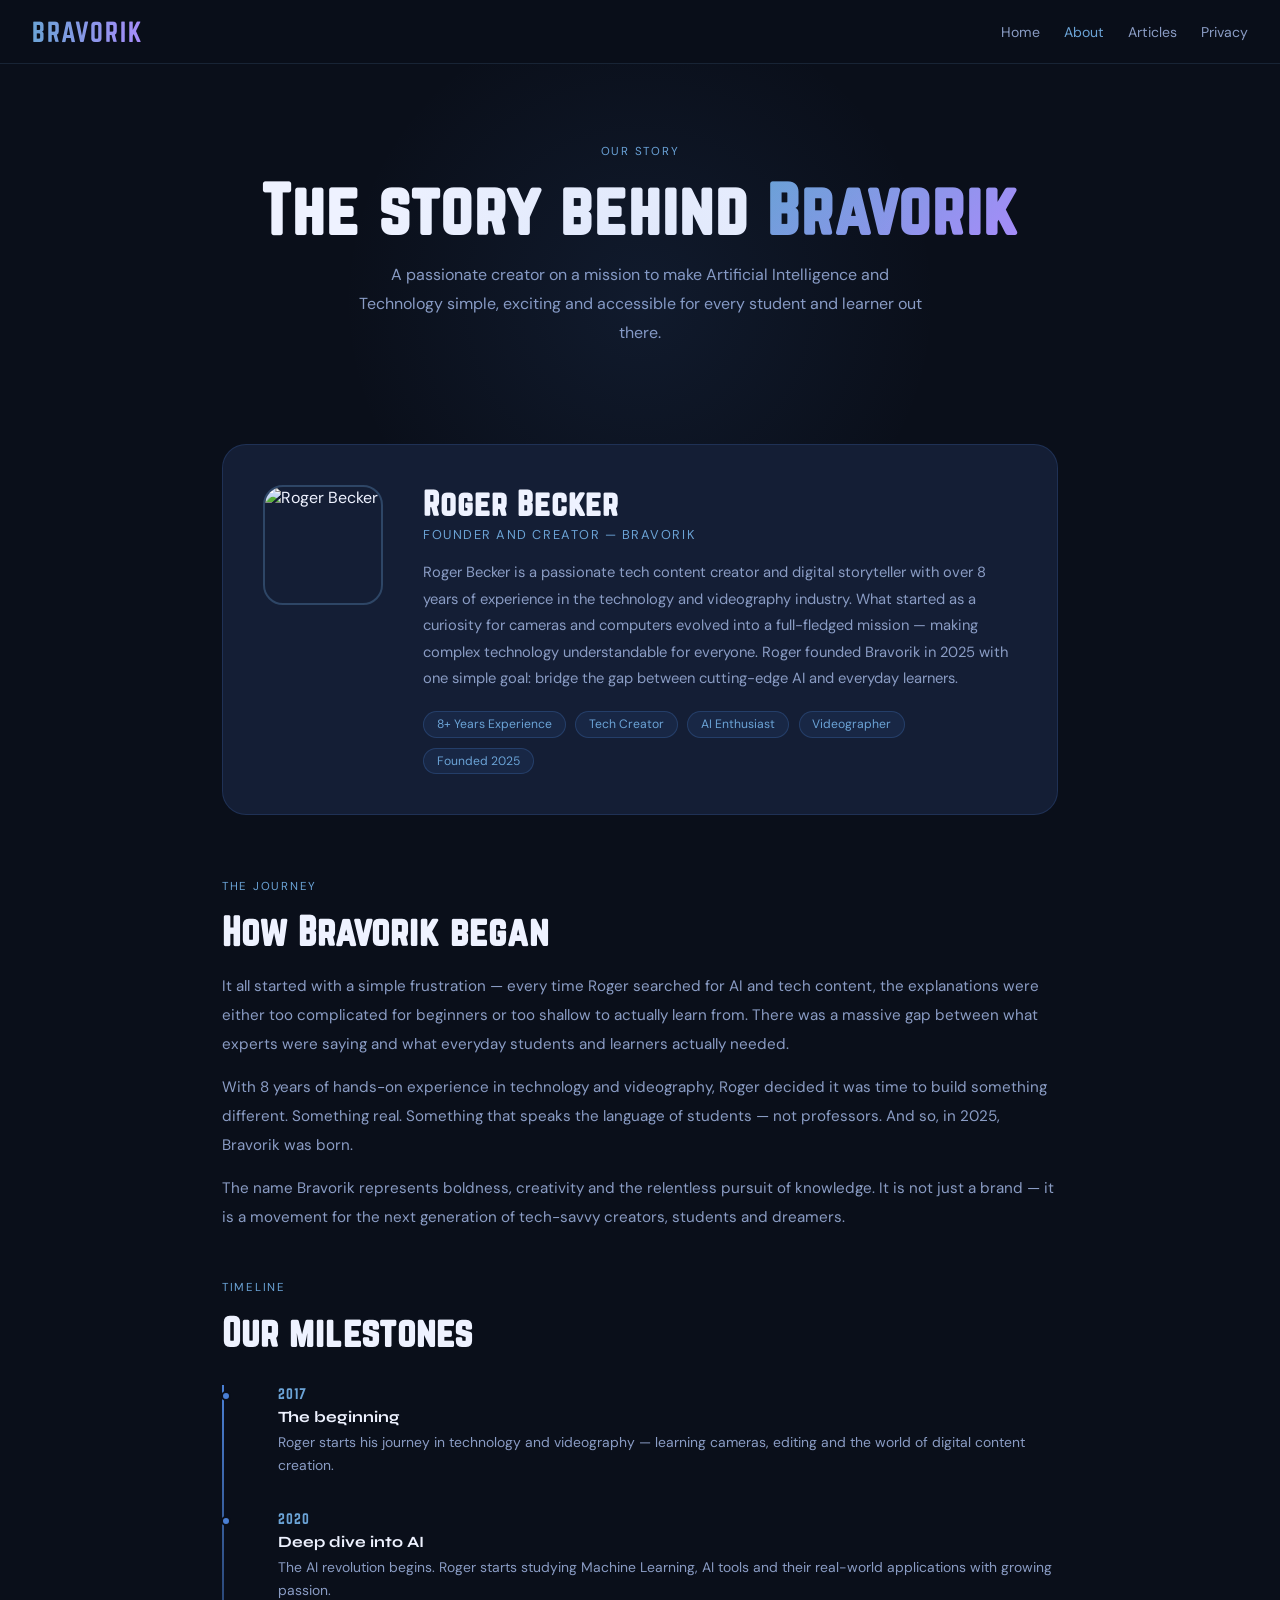
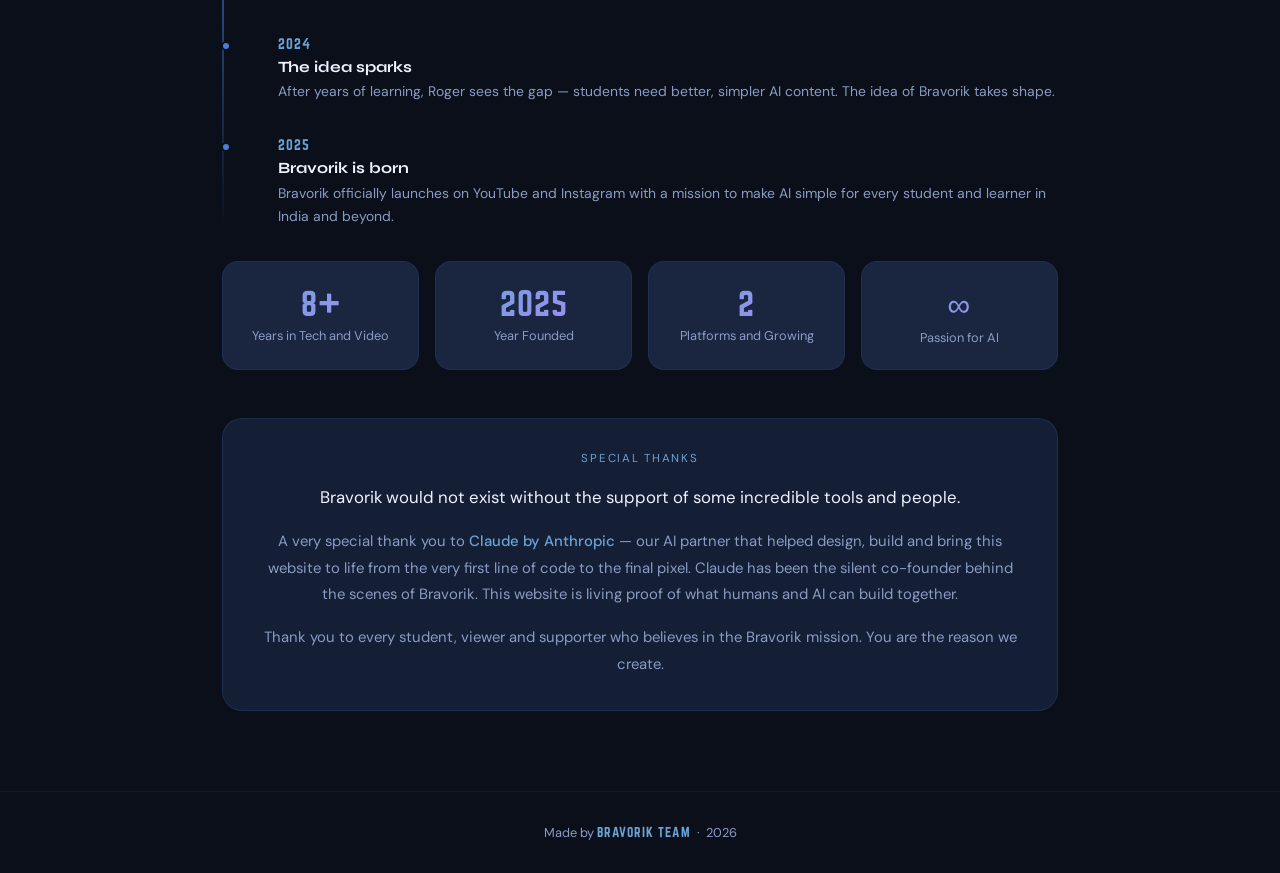
==== about.html @ 4118bcb0 "Add files via upload" ====
<!DOCTYPE html>
<html lang="en">
<head>
<meta charset="UTF-8">
<meta name="viewport" content="width=device-width, initial-scale=1.0">
<title>About — Bravorik</title>
<link href="https://fonts.googleapis.com/css2?family=DM+Sans:wght@400;500&family=Syne:wght@400;700;800&display=swap" rel="stylesheet">
<style>
@font-face{font-family:'Norwester';src:url('norwester.otf') format('opentype');}
*,*::before,*::after{margin:0;padding:0;box-sizing:border-box;}
:root{
  --blue:#4A7FD4;--purple:#7B5EA7;--sky:#6BA3D6;
  --dark:#0A0F1A;--dark2:#0F1628;--card:#141E35;--card2:#1A2540;
  --text:#EEF2FF;--muted:#8A9CC4;--accent:#A78BFA;
}
html{scroll-behavior:smooth;}
body{background:var(--dark);color:var(--text);font-family:'DM Sans',sans-serif;overflow-x:hidden;}

nav{display:flex;justify-content:space-between;align-items:center;padding:1rem 2rem;border-bottom:1px solid rgba(107,163,214,0.15);position:sticky;top:0;background:rgba(10,15,26,0.95);backdrop-filter:blur(12px);z-index:100;}
.logo{font-family:'Norwester',sans-serif;font-size:1.6rem;letter-spacing:2px;background:linear-gradient(90deg,var(--sky),var(--accent));-webkit-background-clip:text;-webkit-text-fill-color:transparent;text-decoration:none;}
.nav-links{display:flex;gap:1.5rem;list-style:none;}
.nav-links a{color:var(--muted);text-decoration:none;font-size:0.88rem;transition:color 0.2s;}
.nav-links a:hover,.nav-links a.active{color:var(--sky);}
.hamburger{display:none;flex-direction:column;gap:5px;cursor:pointer;padding:4px;}
.hamburger span{width:24px;height:2px;background:var(--text);border-radius:2px;transition:all 0.3s;}
.hamburger.open span:nth-child(1){transform:rotate(45deg) translate(5px,5px);}
.hamburger.open span:nth-child(2){opacity:0;}
.hamburger.open span:nth-child(3){transform:rotate(-45deg) translate(5px,-5px);}
.mobile-menu{display:none;position:fixed;top:61px;left:0;right:0;background:rgba(10,15,26,0.98);padding:1.5rem 2rem;border-bottom:1px solid rgba(107,163,214,0.15);z-index:99;flex-direction:column;gap:1.2rem;}
.mobile-menu.open{display:flex;}
.mobile-menu a{color:var(--muted);text-decoration:none;font-size:1rem;padding:0.5rem 0;border-bottom:1px solid rgba(107,163,214,0.1);}
.mobile-menu a:hover{color:var(--sky);}

/* HERO */
.hero{padding:5rem 2rem 2rem;max-width:900px;margin:0 auto;text-align:center;position:relative;}
.hero::before{content:'';position:absolute;width:60vw;height:60vw;max-width:600px;max-height:600px;background:radial-gradient(circle,rgba(74,127,212,0.1) 0%,transparent 70%);top:-20%;left:50%;transform:translateX(-50%);pointer-events:none;}
.section-label{font-size:0.72rem;letter-spacing:0.15em;text-transform:uppercase;color:var(--sky);margin-bottom:1rem;display:block;}
h1{font-family:'Norwester',sans-serif;font-size:clamp(2.2rem,5vw,4rem);letter-spacing:2px;margin-bottom:1rem;line-height:1.1;}
h1 span{background:linear-gradient(135deg,var(--sky),var(--accent));-webkit-background-clip:text;-webkit-text-fill-color:transparent;}
.hero p{color:var(--muted);font-size:1rem;line-height:1.8;max-width:580px;margin:0 auto;}

/* FOUNDER */
.founder-section{max-width:900px;margin:4rem auto 0;padding:0 2rem;}
.founder-card{background:var(--card);border:1px solid rgba(74,127,212,0.2);border-radius:24px;padding:2.5rem;display:grid;grid-template-columns:auto 1fr;gap:2.5rem;align-items:start;}
.founder-img{width:120px;height:120px;border-radius:20px;object-fit:cover;border:2px solid rgba(107,163,214,0.3);flex-shrink:0;}
.founder-info h2{font-family:'Norwester',sans-serif;font-size:2rem;letter-spacing:1px;margin-bottom:0.3rem;color:var(--text);}
.founder-role{color:var(--sky);font-size:0.8rem;letter-spacing:0.12em;text-transform:uppercase;margin-bottom:1rem;}
.founder-info p{color:var(--muted);font-size:0.92rem;line-height:1.8;}
.badges{display:flex;gap:0.6rem;flex-wrap:wrap;margin-top:1.2rem;}
.badge{background:rgba(74,127,212,0.1);border:1px solid rgba(74,127,212,0.25);color:var(--sky);font-size:0.76rem;padding:0.28rem 0.8rem;border-radius:100px;}

/* STORY */
.story-section{max-width:900px;margin:4rem auto 0;padding:0 2rem;}
h2{font-family:'Norwester',sans-serif;font-size:clamp(1.5rem,3vw,2.3rem);letter-spacing:1px;margin-bottom:1.2rem;line-height:1.15;}
.story-block{margin-bottom:3rem;}
.story-block p{color:var(--muted);font-size:0.95rem;line-height:1.9;margin-bottom:0.9rem;}

/* TIMELINE */
.timeline{position:relative;padding-left:2rem;margin:2rem 0;}
.timeline::before{content:'';position:absolute;left:0;top:0;bottom:0;width:2px;background:linear-gradient(to bottom,var(--blue),transparent);}
.tl-item{position:relative;margin-bottom:2rem;padding-left:1.5rem;}
.tl-item::before{content:'';position:absolute;left:-2.05rem;top:6px;width:10px;height:10px;border-radius:50%;background:var(--blue);border:2px solid var(--dark);}
.tl-year{font-family:'Norwester',sans-serif;font-size:0.85rem;color:var(--sky);letter-spacing:1px;margin-bottom:0.3rem;}
.tl-item h3{font-family:'Syne',sans-serif;font-weight:700;font-size:0.98rem;margin-bottom:0.3rem;color:var(--text);}
.tl-item p{color:var(--muted);font-size:0.87rem;line-height:1.7;}

/* STATS */
.stats-grid{display:grid;grid-template-columns:repeat(auto-fit,minmax(150px,1fr));gap:1rem;margin:2rem 0;}
.stat-card{background:var(--card2);border:1px solid rgba(74,127,212,0.12);border-radius:16px;padding:1.4rem;text-align:center;}
.stat-num{font-family:'Norwester',sans-serif;font-size:2rem;background:linear-gradient(135deg,var(--sky),var(--accent));-webkit-background-clip:text;-webkit-text-fill-color:transparent;letter-spacing:1px;}
.stat-label{color:var(--muted);font-size:0.8rem;margin-top:0.3rem;}

/* THANKS */
.thanks-section{max-width:900px;margin:3rem auto 5rem;padding:0 2rem;}
.thanks-card{background:var(--card);border:1px solid rgba(74,127,212,0.15);border-radius:20px;padding:2rem;text-align:center;}
.thanks-card p{color:var(--muted);font-size:0.93rem;line-height:1.8;}
.thanks-card .highlight{color:var(--sky);font-weight:500;}

footer{text-align:center;padding:2rem 1rem;border-top:1px solid rgba(74,127,212,0.1);color:var(--muted);font-size:0.8rem;}
footer span{color:var(--sky);font-family:'Norwester',sans-serif;letter-spacing:1px;}

.fade-up{opacity:0;transform:translateY(28px);transition:opacity 0.65s ease,transform 0.65s ease;}
.fade-up.visible{opacity:1;transform:translateY(0);}
::-webkit-scrollbar{width:4px;}
::-webkit-scrollbar-track{background:var(--dark);}
::-webkit-scrollbar-thumb{background:#1e2d50;border-radius:10px;}

@media(max-width:768px){
  nav{padding:1rem 1.25rem;}
  .nav-links{display:none;}
  .hamburger{display:flex;}
  .founder-card{grid-template-columns:1fr;text-align:center;}
  .founder-img{margin:0 auto;}
  .badges{justify-content:center;}
  .hero,.founder-section,.story-section,.thanks-section{padding-left:1.25rem;padding-right:1.25rem;}
}
@media(max-width:480px){
  .stats-grid{grid-template-columns:1fr 1fr;}
}
</style>
</head>
<body>

<nav>
  <a href="index.html" class="logo">BRAVORIK</a>
  <ul class="nav-links">
    <li><a href="index.html">Home</a></li>
    <li><a href="about.html" class="active">About</a></li>
    <li><a href="articles.html">Articles</a></li>
    <li><a href="privacy.html">Privacy</a></li>
  </ul>
  <div class="hamburger" id="hamburger" onclick="toggleMenu()">
    <span></span><span></span><span></span>
  </div>
</nav>
<div class="mobile-menu" id="mobileMenu">
  <a href="index.html" onclick="closeMenu()">Home</a>
  <a href="about.html" onclick="closeMenu()">About</a>
  <a href="articles.html" onclick="closeMenu()">Articles</a>
  <a href="privacy.html" onclick="closeMenu()">Privacy</a>
</div>

<div class="hero fade-up">
  <span class="section-label">Our Story</span>
  <h1>The story behind <span>Bravorik</span></h1>
  <p>A passionate creator on a mission to make Artificial Intelligence and Technology simple, exciting and accessible for every student and learner out there.</p>
</div>

<div class="founder-section">
  <div class="founder-card fade-up">
    <img src="Red_Black_Typography_Nine_Brand_Logo.png" alt="Roger Becker" class="founder-img"/>
    <div class="founder-info">
      <h2>Roger Becker</h2>
      <div class="founder-role">Founder and Creator — Bravorik</div>
      <p>Roger Becker is a passionate tech content creator and digital storyteller with over 8 years of experience in the technology and videography industry. What started as a curiosity for cameras and computers evolved into a full-fledged mission — making complex technology understandable for everyone. Roger founded Bravorik in 2025 with one simple goal: bridge the gap between cutting-edge AI and everyday learners.</p>
      <div class="badges">
        <span class="badge">8+ Years Experience</span>
        <span class="badge">Tech Creator</span>
        <span class="badge">AI Enthusiast</span>
        <span class="badge">Videographer</span>
        <span class="badge">Founded 2025</span>
      </div>
    </div>
  </div>
</div>

<div class="story-section">
  <div class="story-block fade-up">
    <span class="section-label">The Journey</span>
    <h2>How Bravorik began</h2>
    <p>It all started with a simple frustration — every time Roger searched for AI and tech content, the explanations were either too complicated for beginners or too shallow to actually learn from. There was a massive gap between what experts were saying and what everyday students and learners actually needed.</p>
    <p>With 8 years of hands-on experience in technology and videography, Roger decided it was time to build something different. Something real. Something that speaks the language of students — not professors. And so, in 2025, Bravorik was born.</p>
    <p>The name Bravorik represents boldness, creativity and the relentless pursuit of knowledge. It is not just a brand — it is a movement for the next generation of tech-savvy creators, students and dreamers.</p>
  </div>

  <div class="fade-up">
    <span class="section-label">Timeline</span>
    <h2>Our milestones</h2>
    <div class="timeline">
      <div class="tl-item">
        <div class="tl-year">2017</div>
        <h3>The beginning</h3>
        <p>Roger starts his journey in technology and videography — learning cameras, editing and the world of digital content creation.</p>
      </div>
      <div class="tl-item">
        <div class="tl-year">2020</div>
        <h3>Deep dive into AI</h3>
        <p>The AI revolution begins. Roger starts studying Machine Learning, AI tools and their real-world applications with growing passion.</p>
      </div>
      <div class="tl-item">
        <div class="tl-year">2024</div>
        <h3>The idea sparks</h3>
        <p>After years of learning, Roger sees the gap — students need better, simpler AI content. The idea of Bravorik takes shape.</p>
      </div>
      <div class="tl-item">
        <div class="tl-year">2025</div>
        <h3>Bravorik is born</h3>
        <p>Bravorik officially launches on YouTube and Instagram with a mission to make AI simple for every student and learner in India and beyond.</p>
      </div>
    </div>
  </div>

  <div class="stats-grid fade-up">
    <div class="stat-card"><div class="stat-num">8+</div><div class="stat-label">Years in Tech and Video</div></div>
    <div class="stat-card"><div class="stat-num">2025</div><div class="stat-label">Year Founded</div></div>
    <div class="stat-card"><div class="stat-num">2</div><div class="stat-label">Platforms and Growing</div></div>
    <div class="stat-card"><div class="stat-num">∞</div><div class="stat-label">Passion for AI</div></div>
  </div>
</div>

<div class="thanks-section">
  <div class="thanks-card fade-up">
    <span class="section-label" style="display:block;">Special Thanks</span>
    <p style="font-size:1.05rem;margin-bottom:1rem;color:var(--text);">Bravorik would not exist without the support of some incredible tools and people.</p>
    <p>A very special thank you to <span class="highlight">Claude by Anthropic</span> — our AI partner that helped design, build and bring this website to life from the very first line of code to the final pixel. Claude has been the silent co-founder behind the scenes of Bravorik. This website is living proof of what humans and AI can build together.</p>
    <p style="margin-top:1rem;">Thank you to every student, viewer and supporter who believes in the Bravorik mission. You are the reason we create.</p>
  </div>
</div>

<footer>Made by <span>BRAVORIK TEAM</span> &nbsp;·&nbsp; 2026</footer>

<script>
const observer=new IntersectionObserver(e=>{e.forEach(i=>{if(i.isIntersecting)i.target.classList.add('visible');});},{threshold:0.1});
document.querySelectorAll('.fade-up').forEach(el=>observer.observe(el));
function toggleMenu(){document.getElementById('hamburger').classList.toggle('open');document.getElementById('mobileMenu').classList.toggle('open');}
function closeMenu(){document.getElementById('hamburger').classList.remove('open');document.getElementById('mobileMenu').classList.remove('open');}
</script>
</body>
</html>
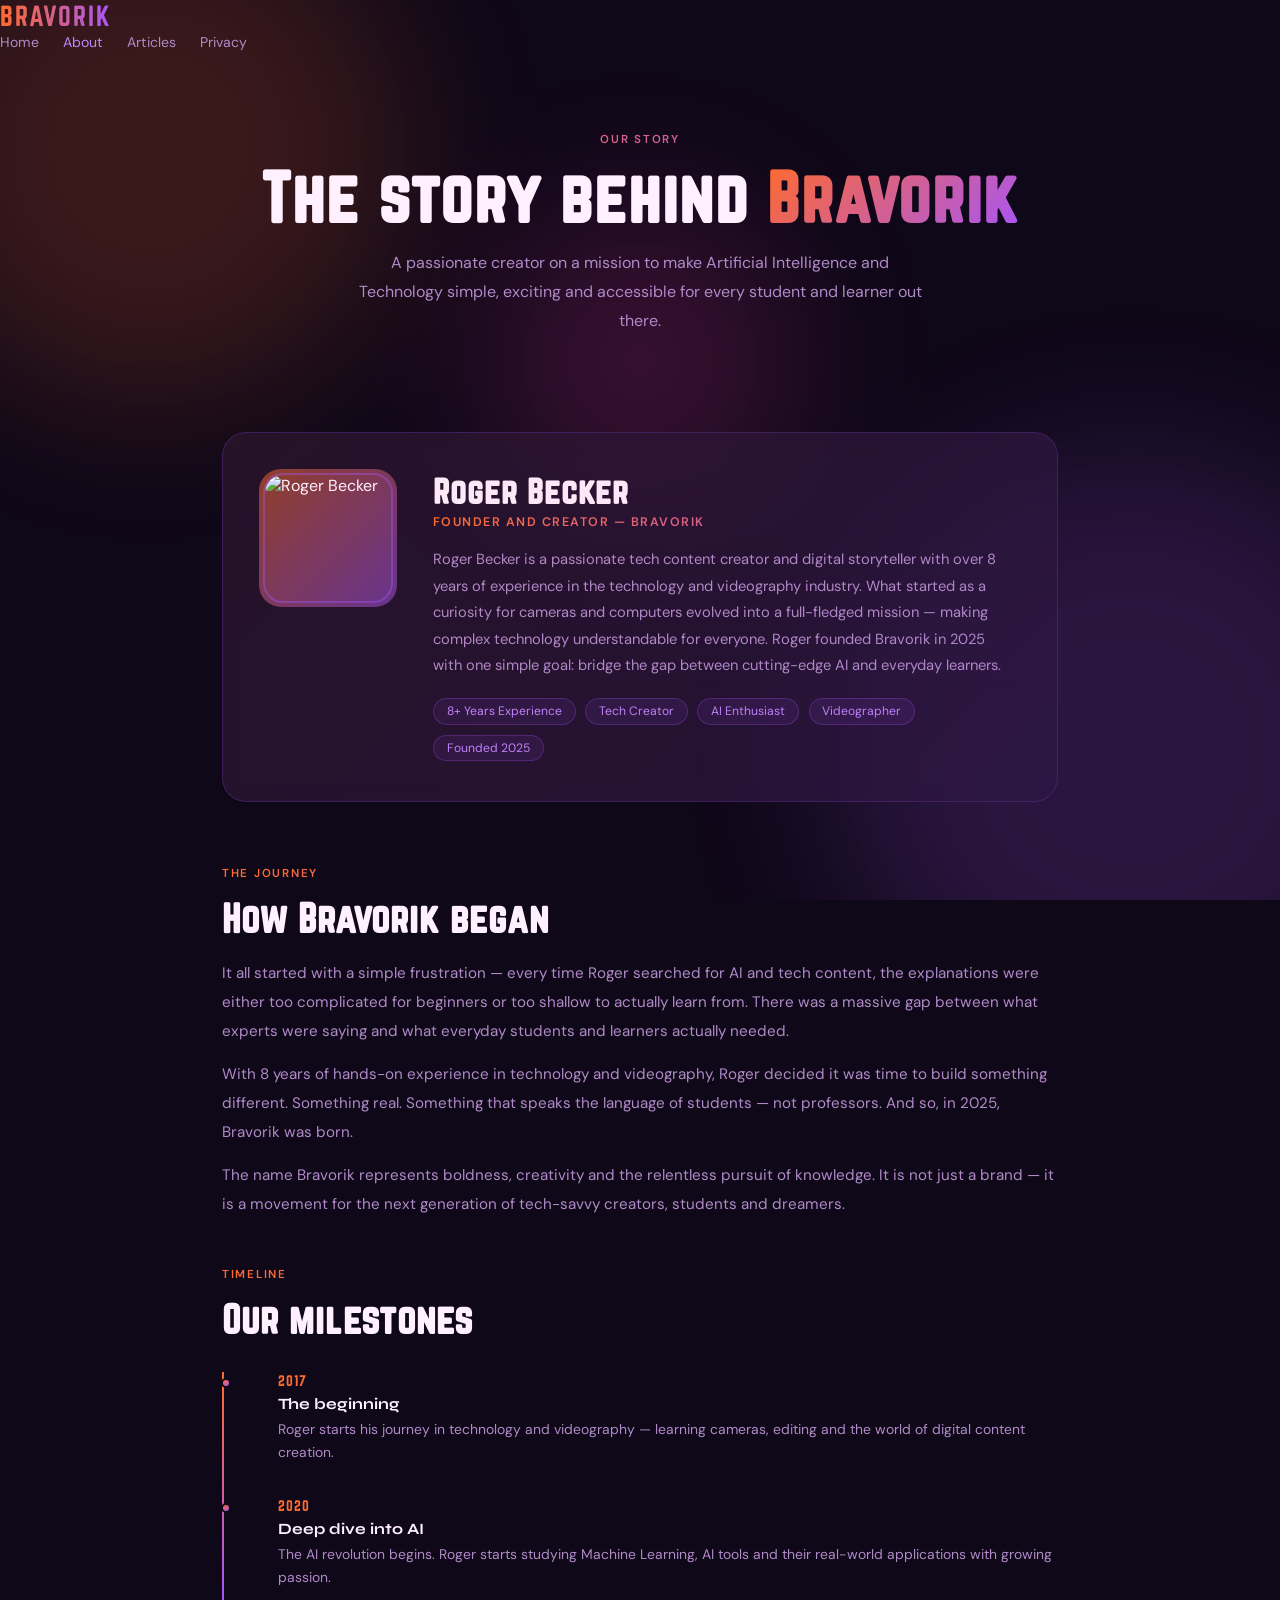
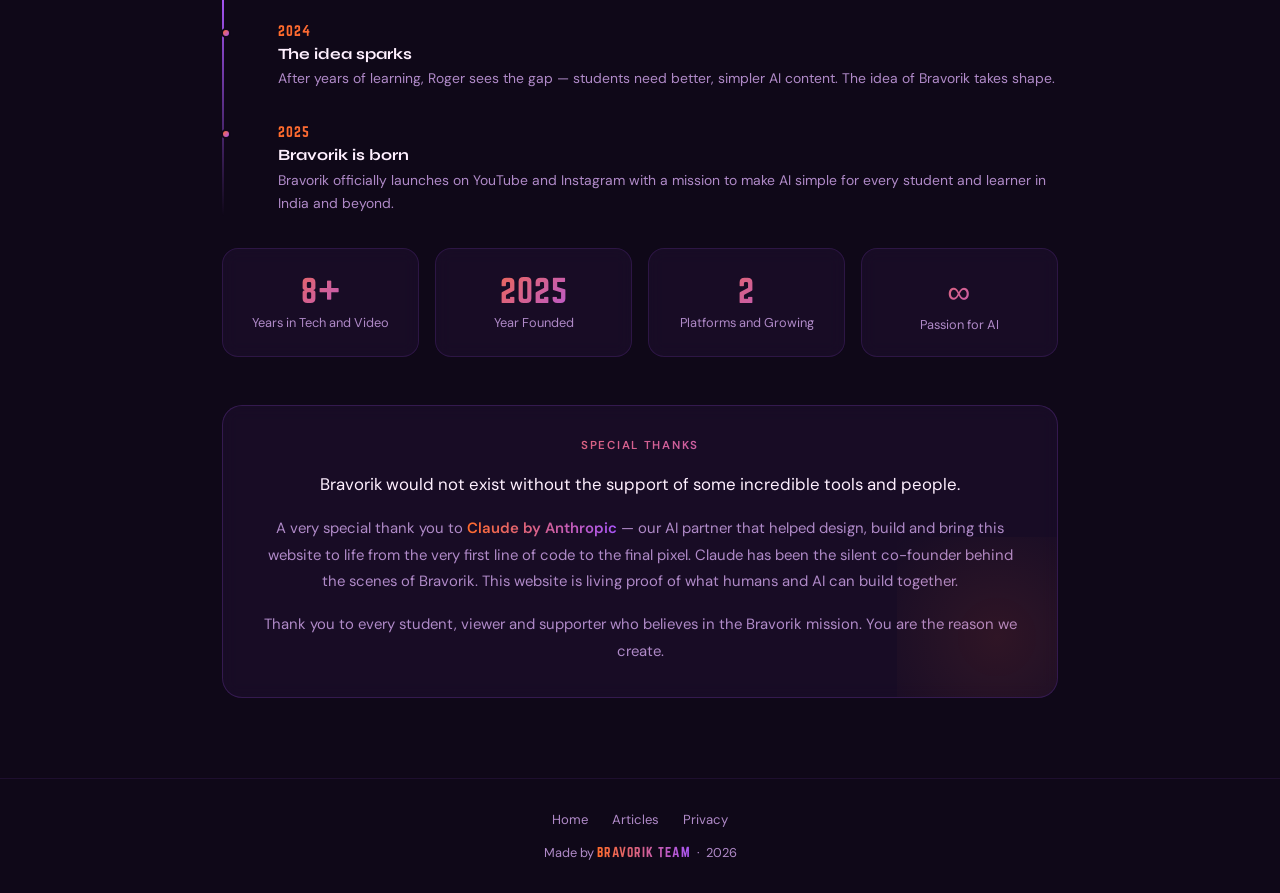
==== commit 22bb1913: "Add files via upload" ====
--- a/about.html
+++ b/about.html
@@ -9,45 +9,93 @@
 @font-face{font-family:'Norwester';src:url('norwester.otf') format('opentype');}
 *,*::before,*::after{margin:0;padding:0;box-sizing:border-box;}
 :root{
-  --blue:#4A7FD4;--purple:#7B5EA7;--sky:#6BA3D6;
-  --dark:#0A0F1A;--dark2:#0F1628;--card:#141E35;--card2:#1A2540;
-  --text:#EEF2FF;--muted:#8A9CC4;--accent:#A78BFA;
+  --c1:#FF6B2B;--c2:#A855F7;
+  --dark:#0F0818;--dark2:#160C22;--card:#1E1030;--card2:#251540;
+  --text:#FFF0FF;--muted:#B08AC8;--accent:#FF6B2B;--accent2:#C084FC;
 }
 html{scroll-behavior:smooth;}
 body{background:var(--dark);color:var(--text);font-family:'DM Sans',sans-serif;overflow-x:hidden;}
 
-nav{display:flex;justify-content:space-between;align-items:center;padding:1rem 2rem;border-bottom:1px solid rgba(107,163,214,0.15);position:sticky;top:0;background:rgba(10,15,26,0.95);backdrop-filter:blur(12px);z-index:100;}
-.logo{font-family:'Norwester',sans-serif;font-size:1.6rem;letter-spacing:2px;background:linear-gradient(90deg,var(--sky),var(--accent));-webkit-background-clip:text;-webkit-text-fill-color:transparent;text-decoration:none;}
+/* ANIMATED BG */
+.animated-bg{position:fixed;inset:0;z-index:0;pointer-events:none;overflow:hidden;}
+.blob{position:absolute;border-radius:50%;filter:blur(80px);opacity:0.18;}
+.blob1{width:500px;height:500px;background:#FF6B2B;top:-100px;left:-100px;animation:moveBlob1 12s ease-in-out infinite;}
+.blob2{width:600px;height:600px;background:#A855F7;bottom:-150px;right:-150px;animation:moveBlob2 15s ease-in-out infinite;}
+.blob3{width:300px;height:300px;background:#FF3CAC;top:40%;left:50%;transform:translate(-50%,-50%);animation:moveBlob3 10s ease-in-out infinite;}
+@keyframes moveBlob1{0%,100%{transform:translate(0,0) scale(1);}33%{transform:translate(60px,40px) scale(1.1);}66%{transform:translate(-30px,60px) scale(0.95);}};
+@keyframes moveBlob2{0%,100%{transform:translate(0,0) scale(1);}33%{transform:translate(-50px,-40px) scale(1.08);}66%{transform:translate(40px,-60px) scale(0.92);}};
+@keyframes moveBlob3{0%,100%{transform:translate(-50%,-50%) scale(1);}50%{transform:translate(-50%,-50%) scale(1.3);}};
+
+/* NAV */
+nav{display:flex;justify-content:space-between;align-items:center;padding:1rem 2rem;border-bottom:1px solid rgba(168,85,247,0.15);position:sticky;top:0;background:rgba(15,8,24,0.92);backdrop-filter:blur(14px);z-index:100;}
+.logo{font-family:'Norwester',sans-serif;font-size:1.6rem;letter-spacing:2px;background:linear-gradient(90deg,var(--c1),var(--c2));-webkit-background-clip:text;-webkit-text-fill-color:transparent;text-decoration:none;}
 .nav-links{display:flex;gap:1.5rem;list-style:none;}
 .nav-links a{color:var(--muted);text-decoration:none;font-size:0.88rem;transition:color 0.2s;}
-.nav-links a:hover,.nav-links a.active{color:var(--sky);}
+.nav-links a:hover,.nav-links a.active{color:var(--accent2);}
 .hamburger{display:none;flex-direction:column;gap:5px;cursor:pointer;padding:4px;}
 .hamburger span{width:24px;height:2px;background:var(--text);border-radius:2px;transition:all 0.3s;}
 .hamburger.open span:nth-child(1){transform:rotate(45deg) translate(5px,5px);}
 .hamburger.open span:nth-child(2){opacity:0;}
 .hamburger.open span:nth-child(3){transform:rotate(-45deg) translate(5px,-5px);}
-.mobile-menu{display:none;position:fixed;top:61px;left:0;right:0;background:rgba(10,15,26,0.98);padding:1.5rem 2rem;border-bottom:1px solid rgba(107,163,214,0.15);z-index:99;flex-direction:column;gap:1.2rem;}
+.mobile-menu{display:none;position:fixed;top:61px;left:0;right:0;background:rgba(15,8,24,0.98);padding:1.5rem 2rem;border-bottom:1px solid rgba(168,85,247,0.15);z-index:99;flex-direction:column;gap:1.2rem;}
 .mobile-menu.open{display:flex;}
-.mobile-menu a{color:var(--muted);text-decoration:none;font-size:1rem;padding:0.5rem 0;border-bottom:1px solid rgba(107,163,214,0.1);}
-.mobile-menu a:hover{color:var(--sky);}
+.mobile-menu a{color:var(--muted);text-decoration:none;font-size:1rem;padding:0.5rem 0;border-bottom:1px solid rgba(168,85,247,0.1);}
+.mobile-menu a:hover{color:var(--accent2);}
+
+/* CONTENT */
+.content{position:relative;z-index:1;}
 
 /* HERO */
-.hero{padding:5rem 2rem 2rem;max-width:900px;margin:0 auto;text-align:center;position:relative;}
-.hero::before{content:'';position:absolute;width:60vw;height:60vw;max-width:600px;max-height:600px;background:radial-gradient(circle,rgba(74,127,212,0.1) 0%,transparent 70%);top:-20%;left:50%;transform:translateX(-50%);pointer-events:none;}
-.section-label{font-size:0.72rem;letter-spacing:0.15em;text-transform:uppercase;color:var(--sky);margin-bottom:1rem;display:block;}
+.hero{padding:5rem 2rem 2rem;max-width:900px;margin:0 auto;text-align:center;}
+.section-label{font-size:0.72rem;letter-spacing:0.15em;text-transform:uppercase;background:linear-gradient(90deg,var(--c1),var(--c2));-webkit-background-clip:text;-webkit-text-fill-color:transparent;margin-bottom:1rem;display:block;font-weight:600;}
 h1{font-family:'Norwester',sans-serif;font-size:clamp(2.2rem,5vw,4rem);letter-spacing:2px;margin-bottom:1rem;line-height:1.1;}
-h1 span{background:linear-gradient(135deg,var(--sky),var(--accent));-webkit-background-clip:text;-webkit-text-fill-color:transparent;}
+h1 span{background:linear-gradient(135deg,var(--c1),var(--c2));-webkit-background-clip:text;-webkit-text-fill-color:transparent;}
 .hero p{color:var(--muted);font-size:1rem;line-height:1.8;max-width:580px;margin:0 auto;}
 
-/* FOUNDER */
+/* FOUNDER CARD */
 .founder-section{max-width:900px;margin:4rem auto 0;padding:0 2rem;}
-.founder-card{background:var(--card);border:1px solid rgba(74,127,212,0.2);border-radius:24px;padding:2.5rem;display:grid;grid-template-columns:auto 1fr;gap:2.5rem;align-items:start;}
-.founder-img{width:120px;height:120px;border-radius:20px;object-fit:cover;border:2px solid rgba(107,163,214,0.3);flex-shrink:0;}
-.founder-info h2{font-family:'Norwester',sans-serif;font-size:2rem;letter-spacing:1px;margin-bottom:0.3rem;color:var(--text);}
-.founder-role{color:var(--sky);font-size:0.8rem;letter-spacing:0.12em;text-transform:uppercase;margin-bottom:1rem;}
+.founder-card{
+  background:rgba(30,16,48,0.7);
+  border:1px solid rgba(168,85,247,0.25);
+  border-radius:24px;padding:2.5rem;
+  display:grid;grid-template-columns:auto 1fr;gap:2.5rem;align-items:start;
+  backdrop-filter:blur(10px);
+  position:relative;overflow:hidden;
+}
+.founder-card::before{
+  content:'';position:absolute;inset:0;
+  background:linear-gradient(135deg,rgba(255,107,43,0.05),rgba(168,85,247,0.08));
+  pointer-events:none;
+}
+.founder-img-wrap{position:relative;}
+.founder-img{
+  width:130px;height:130px;border-radius:20px;
+  object-fit:cover;object-position:top;
+  border:2px solid rgba(168,85,247,0.4);
+  display:block;
+  animation:imgFloat 4s ease-in-out infinite;
+}
+@keyframes imgFloat{0%,100%{transform:translateY(0);}50%{transform:translateY(-8px);}}
+.img-glow{
+  position:absolute;inset:-4px;border-radius:22px;
+  background:linear-gradient(135deg,var(--c1),var(--c2));
+  z-index:-1;opacity:0.5;
+  animation:glowPulse 3s ease-in-out infinite;
+}
+@keyframes glowPulse{0%,100%{opacity:0.4;}50%{opacity:0.8;}}
+
+.founder-info h2{font-family:'Norwester',sans-serif;font-size:2rem;letter-spacing:1px;margin-bottom:0.3rem;}
+.founder-role{font-size:0.78rem;letter-spacing:0.12em;text-transform:uppercase;background:linear-gradient(90deg,var(--c1),var(--c2));-webkit-background-clip:text;-webkit-text-fill-color:transparent;margin-bottom:1rem;font-weight:600;}
 .founder-info p{color:var(--muted);font-size:0.92rem;line-height:1.8;}
 .badges{display:flex;gap:0.6rem;flex-wrap:wrap;margin-top:1.2rem;}
-.badge{background:rgba(74,127,212,0.1);border:1px solid rgba(74,127,212,0.25);color:var(--sky);font-size:0.76rem;padding:0.28rem 0.8rem;border-radius:100px;}
+.badge{
+  background:rgba(168,85,247,0.1);
+  border:1px solid rgba(168,85,247,0.25);
+  color:var(--accent2);font-size:0.76rem;
+  padding:0.28rem 0.8rem;border-radius:100px;
+  transition:background 0.2s;
+}
+.badge:hover{background:rgba(168,85,247,0.2);}
 
 /* STORY */
 .story-section{max-width:900px;margin:4rem auto 0;padding:0 2rem;}
@@ -57,33 +105,50 @@
 
 /* TIMELINE */
 .timeline{position:relative;padding-left:2rem;margin:2rem 0;}
-.timeline::before{content:'';position:absolute;left:0;top:0;bottom:0;width:2px;background:linear-gradient(to bottom,var(--blue),transparent);}
+.timeline::before{content:'';position:absolute;left:0;top:0;bottom:0;width:2px;background:linear-gradient(to bottom,var(--c1),var(--c2),transparent);}
 .tl-item{position:relative;margin-bottom:2rem;padding-left:1.5rem;}
-.tl-item::before{content:'';position:absolute;left:-2.05rem;top:6px;width:10px;height:10px;border-radius:50%;background:var(--blue);border:2px solid var(--dark);}
-.tl-year{font-family:'Norwester',sans-serif;font-size:0.85rem;color:var(--sky);letter-spacing:1px;margin-bottom:0.3rem;}
+.tl-item::before{content:'';position:absolute;left:-2.05rem;top:6px;width:10px;height:10px;border-radius:50%;background:linear-gradient(135deg,var(--c1),var(--c2));border:2px solid var(--dark);}
+.tl-year{font-family:'Norwester',sans-serif;font-size:0.85rem;background:linear-gradient(90deg,var(--c1),var(--c2));-webkit-background-clip:text;-webkit-text-fill-color:transparent;letter-spacing:1px;margin-bottom:0.3rem;}
 .tl-item h3{font-family:'Syne',sans-serif;font-weight:700;font-size:0.98rem;margin-bottom:0.3rem;color:var(--text);}
 .tl-item p{color:var(--muted);font-size:0.87rem;line-height:1.7;}
 
 /* STATS */
 .stats-grid{display:grid;grid-template-columns:repeat(auto-fit,minmax(150px,1fr));gap:1rem;margin:2rem 0;}
-.stat-card{background:var(--card2);border:1px solid rgba(74,127,212,0.12);border-radius:16px;padding:1.4rem;text-align:center;}
-.stat-num{font-family:'Norwester',sans-serif;font-size:2rem;background:linear-gradient(135deg,var(--sky),var(--accent));-webkit-background-clip:text;-webkit-text-fill-color:transparent;letter-spacing:1px;}
+.stat-card{
+  background:rgba(30,16,48,0.6);
+  border:1px solid rgba(168,85,247,0.15);
+  border-radius:16px;padding:1.4rem;text-align:center;
+  backdrop-filter:blur(8px);
+  transition:transform 0.2s,border-color 0.2s;
+}
+.stat-card:hover{transform:translateY(-4px);border-color:rgba(168,85,247,0.4);}
+.stat-num{font-family:'Norwester',sans-serif;font-size:2rem;background:linear-gradient(135deg,var(--c1),var(--c2));-webkit-background-clip:text;-webkit-text-fill-color:transparent;letter-spacing:1px;}
 .stat-label{color:var(--muted);font-size:0.8rem;margin-top:0.3rem;}
 
 /* THANKS */
 .thanks-section{max-width:900px;margin:3rem auto 5rem;padding:0 2rem;}
-.thanks-card{background:var(--card);border:1px solid rgba(74,127,212,0.15);border-radius:20px;padding:2rem;text-align:center;}
+.thanks-card{
+  background:rgba(30,16,48,0.6);
+  border:1px solid rgba(168,85,247,0.2);
+  border-radius:20px;padding:2rem;text-align:center;
+  backdrop-filter:blur(8px);
+  position:relative;overflow:hidden;
+}
+.thanks-card::before{content:'';position:absolute;bottom:-40px;right:-40px;width:200px;height:200px;background:radial-gradient(circle,rgba(255,107,43,0.1),transparent);pointer-events:none;}
 .thanks-card p{color:var(--muted);font-size:0.93rem;line-height:1.8;}
-.thanks-card .highlight{color:var(--sky);font-weight:500;}
-
-footer{text-align:center;padding:2rem 1rem;border-top:1px solid rgba(74,127,212,0.1);color:var(--muted);font-size:0.8rem;}
-footer span{color:var(--sky);font-family:'Norwester',sans-serif;letter-spacing:1px;}
+.thanks-card .highlight{background:linear-gradient(90deg,var(--c1),var(--c2));-webkit-background-clip:text;-webkit-text-fill-color:transparent;font-weight:600;}
+
+footer{position:relative;z-index:1;text-align:center;padding:2rem 1rem;border-top:1px solid rgba(168,85,247,0.1);color:var(--muted);font-size:0.8rem;}
+footer span{background:linear-gradient(90deg,var(--c1),var(--c2));-webkit-background-clip:text;-webkit-text-fill-color:transparent;font-family:'Norwester',sans-serif;letter-spacing:1px;}
+.footer-links{display:flex;justify-content:center;gap:1.5rem;margin-bottom:1rem;flex-wrap:wrap;}
+.footer-links a{color:var(--muted);text-decoration:none;font-size:0.82rem;transition:color 0.2s;}
+.footer-links a:hover{color:var(--accent2);}
 
 .fade-up{opacity:0;transform:translateY(28px);transition:opacity 0.65s ease,transform 0.65s ease;}
 .fade-up.visible{opacity:1;transform:translateY(0);}
 ::-webkit-scrollbar{width:4px;}
 ::-webkit-scrollbar-track{background:var(--dark);}
-::-webkit-scrollbar-thumb{background:#1e2d50;border-radius:10px;}
+::-webkit-scrollbar-thumb{background:#2a1040;border-radius:10px;}
 
 @media(max-width:768px){
   nav{padding:1rem 1.25rem;}
@@ -93,13 +158,25 @@
   .founder-img{margin:0 auto;}
   .badges{justify-content:center;}
   .hero,.founder-section,.story-section,.thanks-section{padding-left:1.25rem;padding-right:1.25rem;}
+  .blob1{width:300px;height:300px;}
+  .blob2{width:350px;height:350px;}
 }
 @media(max-width:480px){
   .stats-grid{grid-template-columns:1fr 1fr;}
+  .founder-card{padding:1.5rem;}
 }
 </style>
 </head>
 <body>
+
+<!-- ANIMATED BACKGROUND -->
+<div class="animated-bg">
+  <div class="blob blob1"></div>
+  <div class="blob blob2"></div>
+  <div class="blob blob3"></div>
+</div>
+
+<div class="content">
 
 <nav>
   <a href="index.html" class="logo">BRAVORIK</a>
@@ -128,7 +205,10 @@
 
 <div class="founder-section">
   <div class="founder-card fade-up">
-    <img src="Red_Black_Typography_Nine_Brand_Logo.png" alt="Roger Becker" class="founder-img"/>
+    <div class="founder-img-wrap">
+      <div class="img-glow"></div>
+      <img src="avatar.png" alt="Roger Becker" class="founder-img"/>
+    </div>
     <div class="founder-info">
       <h2>Roger Becker</h2>
       <div class="founder-role">Founder and Creator — Bravorik</div>
@@ -197,7 +277,16 @@
   </div>
 </div>
 
-<footer>Made by <span>BRAVORIK TEAM</span> &nbsp;·&nbsp; 2026</footer>
+<footer>
+  <div class="footer-links">
+    <a href="index.html">Home</a>
+    <a href="articles.html">Articles</a>
+    <a href="privacy.html">Privacy</a>
+  </div>
+  Made by <span>BRAVORIK TEAM</span> &nbsp;·&nbsp; 2026
+</footer>
+
+</div>
 
 <script>
 const observer=new IntersectionObserver(e=>{e.forEach(i=>{if(i.isIntersecting)i.target.classList.add('visible');});},{threshold:0.1});
@@ -206,4 +295,4 @@
 function closeMenu(){document.getElementById('hamburger').classList.remove('open');document.getElementById('mobileMenu').classList.remove('open');}
 </script>
 </body>
-</html>
+</html>
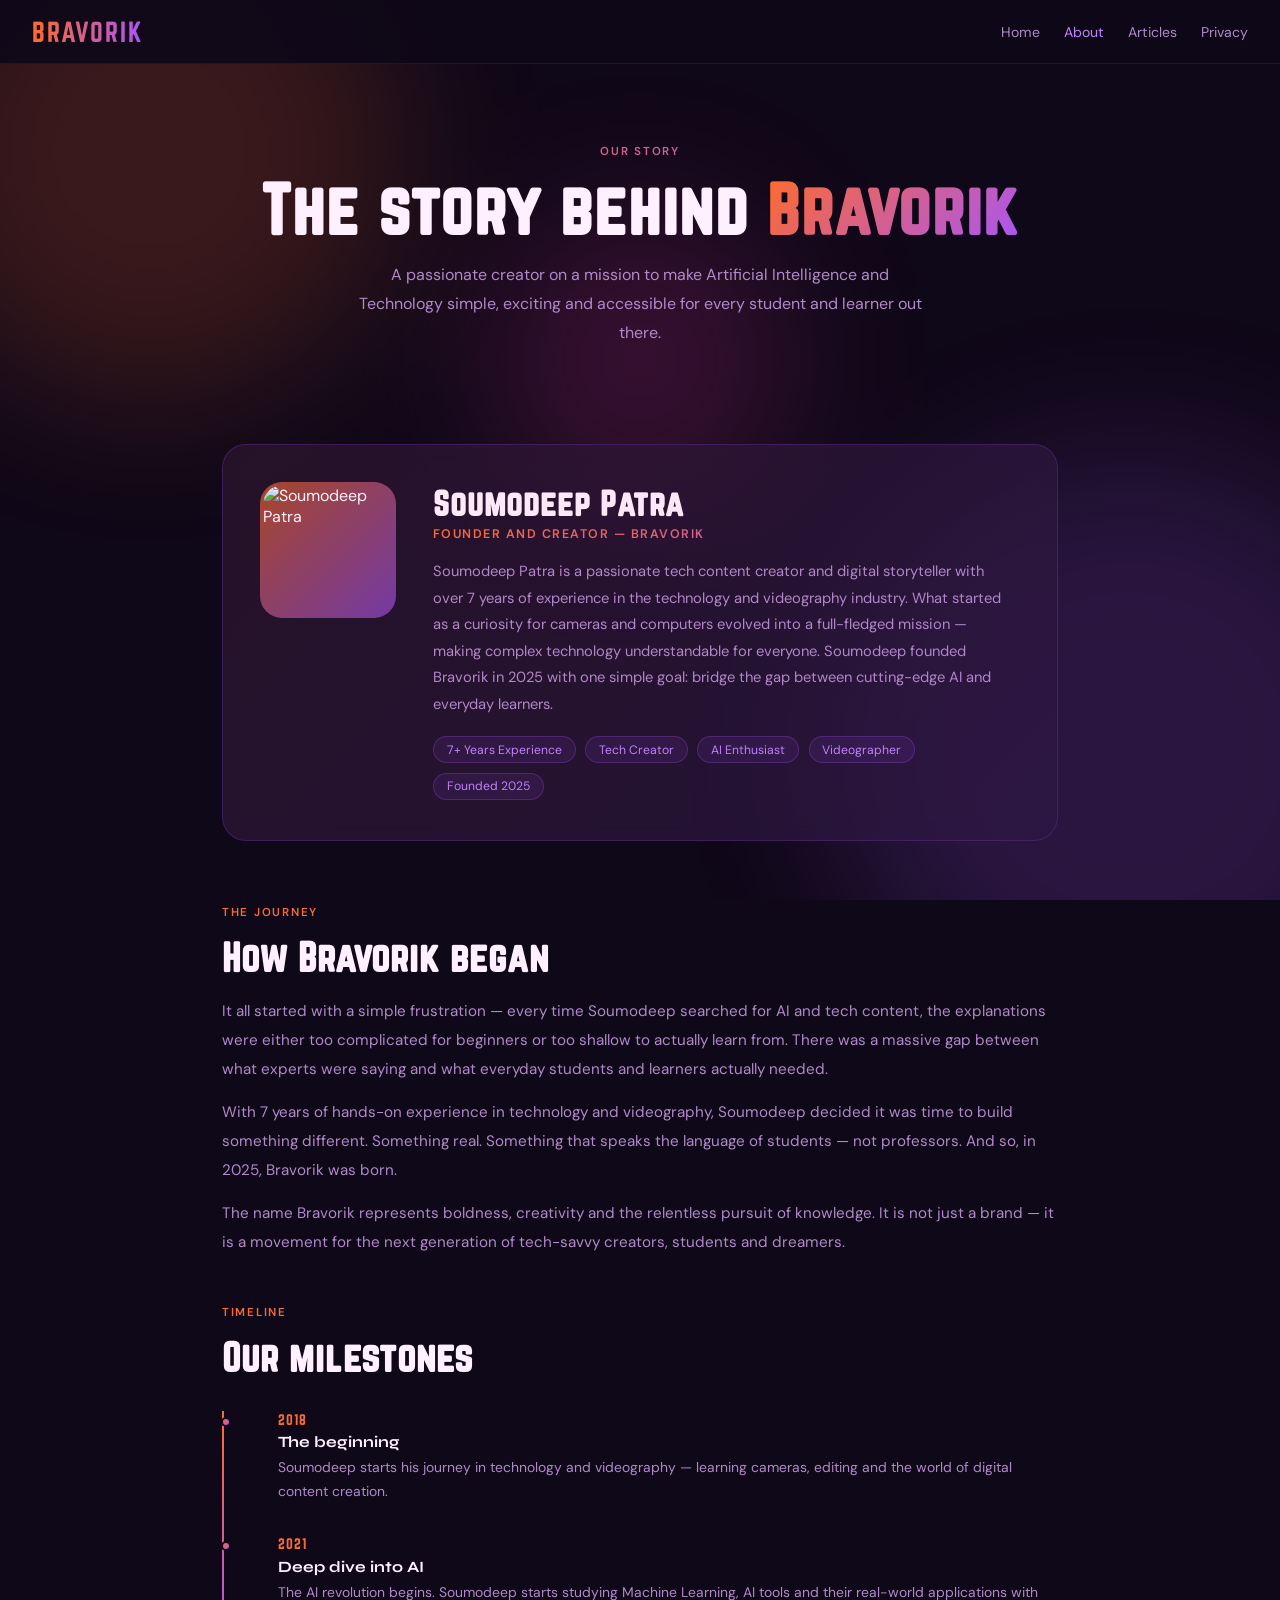
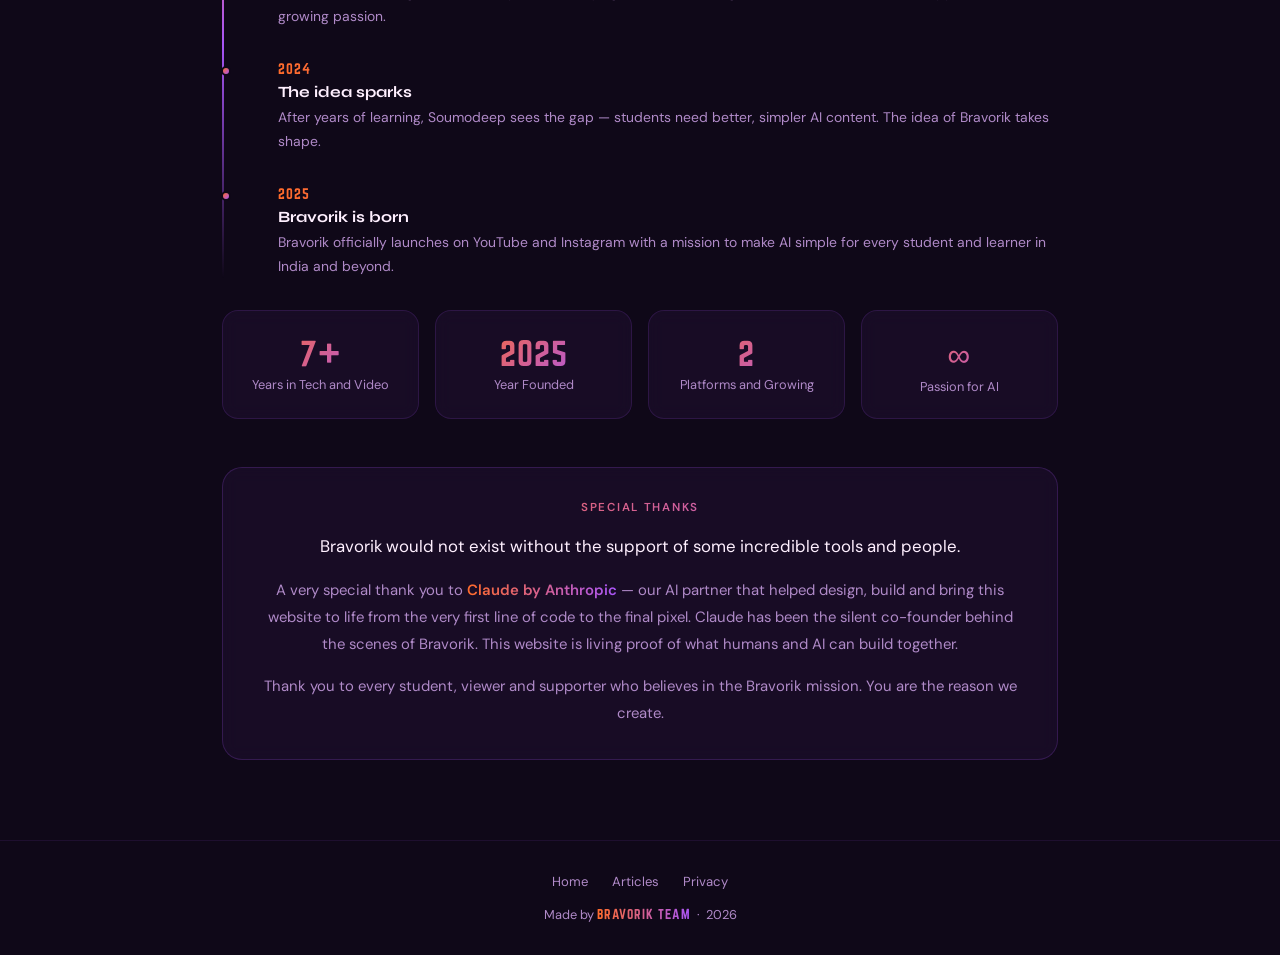
==== commit d65c71be: "Add files via upload" ====
--- a/about.html
+++ b/about.html
@@ -8,11 +8,7 @@
 <style>
 @font-face{font-family:'Norwester';src:url('norwester.otf') format('opentype');}
 *,*::before,*::after{margin:0;padding:0;box-sizing:border-box;}
-:root{
-  --c1:#FF6B2B;--c2:#A855F7;
-  --dark:#0F0818;--dark2:#160C22;--card:#1E1030;--card2:#251540;
-  --text:#FFF0FF;--muted:#B08AC8;--accent:#FF6B2B;--accent2:#C084FC;
-}
+:root{--c1:#FF6B2B;--c2:#A855F7;--dark:#0F0818;--card:#1E1030;--text:#FFF0FF;--muted:#B08AC8;--accent2:#C084FC;}
 html{scroll-behavior:smooth;}
 body{background:var(--dark);color:var(--text);font-family:'DM Sans',sans-serif;overflow-x:hidden;}
 
@@ -22,9 +18,9 @@
 .blob1{width:500px;height:500px;background:#FF6B2B;top:-100px;left:-100px;animation:moveBlob1 12s ease-in-out infinite;}
 .blob2{width:600px;height:600px;background:#A855F7;bottom:-150px;right:-150px;animation:moveBlob2 15s ease-in-out infinite;}
 .blob3{width:300px;height:300px;background:#FF3CAC;top:40%;left:50%;transform:translate(-50%,-50%);animation:moveBlob3 10s ease-in-out infinite;}
-@keyframes moveBlob1{0%,100%{transform:translate(0,0) scale(1);}33%{transform:translate(60px,40px) scale(1.1);}66%{transform:translate(-30px,60px) scale(0.95);}};
-@keyframes moveBlob2{0%,100%{transform:translate(0,0) scale(1);}33%{transform:translate(-50px,-40px) scale(1.08);}66%{transform:translate(40px,-60px) scale(0.92);}};
-@keyframes moveBlob3{0%,100%{transform:translate(-50%,-50%) scale(1);}50%{transform:translate(-50%,-50%) scale(1.3);}};
+@keyframes moveBlob1{0%,100%{transform:translate(0,0) scale(1);}33%{transform:translate(60px,40px) scale(1.1);}66%{transform:translate(-30px,60px) scale(0.95);}}
+@keyframes moveBlob2{0%,100%{transform:translate(0,0) scale(1);}33%{transform:translate(-50px,-40px) scale(1.08);}66%{transform:translate(40px,-60px) scale(0.92);}}
+@keyframes moveBlob3{0%,100%{transform:translate(-50%,-50%) scale(1);}50%{transform:translate(-50%,-50%) scale(1.3);}}
 
 /* NAV */
 nav{display:flex;justify-content:space-between;align-items:center;padding:1rem 2rem;border-bottom:1px solid rgba(168,85,247,0.15);position:sticky;top:0;background:rgba(15,8,24,0.92);backdrop-filter:blur(14px);z-index:100;}
@@ -32,15 +28,21 @@
 .nav-links{display:flex;gap:1.5rem;list-style:none;}
 .nav-links a{color:var(--muted);text-decoration:none;font-size:0.88rem;transition:color 0.2s;}
 .nav-links a:hover,.nav-links a.active{color:var(--accent2);}
-.hamburger{display:none;flex-direction:column;gap:5px;cursor:pointer;padding:4px;}
+.hamburger{display:none;flex-direction:column;gap:5px;cursor:pointer;padding:4px;z-index:201;}
 .hamburger span{width:24px;height:2px;background:var(--text);border-radius:2px;transition:all 0.3s;}
 .hamburger.open span:nth-child(1){transform:rotate(45deg) translate(5px,5px);}
 .hamburger.open span:nth-child(2){opacity:0;}
 .hamburger.open span:nth-child(3){transform:rotate(-45deg) translate(5px,-5px);}
-.mobile-menu{display:none;position:fixed;top:61px;left:0;right:0;background:rgba(15,8,24,0.98);padding:1.5rem 2rem;border-bottom:1px solid rgba(168,85,247,0.15);z-index:99;flex-direction:column;gap:1.2rem;}
-.mobile-menu.open{display:flex;}
-.mobile-menu a{color:var(--muted);text-decoration:none;font-size:1rem;padding:0.5rem 0;border-bottom:1px solid rgba(168,85,247,0.1);}
-.mobile-menu a:hover{color:var(--accent2);}
+
+/* SIDE MENU */
+.side-overlay{display:none;position:fixed;inset:0;background:rgba(0,0,0,0.5);z-index:198;opacity:0;transition:opacity 0.3s;}
+.side-overlay.open{display:block;opacity:1;}
+.side-menu{position:fixed;top:0;right:-280px;width:260px;height:100vh;background:rgba(15,8,24,0.98);backdrop-filter:blur(20px);border-left:1px solid rgba(168,85,247,0.2);z-index:199;transition:right 0.35s cubic-bezier(0.4,0,0.2,1);padding:5rem 1.5rem 2rem;display:flex;flex-direction:column;gap:0.5rem;}
+.side-menu.open{right:0;}
+.side-menu a{display:flex;align-items:center;gap:0.85rem;color:var(--muted);text-decoration:none;font-size:1rem;padding:0.75rem 1rem;border-radius:12px;transition:all 0.2s;font-family:'Syne',sans-serif;font-weight:700;}
+.side-menu a:hover,.side-menu a.active{background:rgba(168,85,247,0.12);color:var(--accent2);}
+.side-menu .menu-icon{font-size:1.2rem;width:28px;text-align:center;}
+.side-close{position:absolute;top:1.2rem;right:1.2rem;background:none;border:none;color:var(--muted);font-size:1.4rem;cursor:pointer;padding:0.5rem;}
 
 /* CONTENT */
 .content{position:relative;z-index:1;}
@@ -54,47 +56,18 @@
 
 /* FOUNDER CARD */
 .founder-section{max-width:900px;margin:4rem auto 0;padding:0 2rem;}
-.founder-card{
-  background:rgba(30,16,48,0.7);
-  border:1px solid rgba(168,85,247,0.25);
-  border-radius:24px;padding:2.5rem;
-  display:grid;grid-template-columns:auto 1fr;gap:2.5rem;align-items:start;
-  backdrop-filter:blur(10px);
-  position:relative;overflow:hidden;
-}
-.founder-card::before{
-  content:'';position:absolute;inset:0;
-  background:linear-gradient(135deg,rgba(255,107,43,0.05),rgba(168,85,247,0.08));
-  pointer-events:none;
-}
-.founder-img-wrap{position:relative;}
-.founder-img{
-  width:130px;height:130px;border-radius:20px;
-  object-fit:cover;object-position:top;
-  border:2px solid rgba(168,85,247,0.4);
-  display:block;
-  animation:imgFloat 4s ease-in-out infinite;
-}
+.founder-card{background:rgba(30,16,48,0.7);border:1px solid rgba(168,85,247,0.25);border-radius:24px;padding:2.5rem;display:grid;grid-template-columns:auto 1fr;gap:2.5rem;align-items:start;backdrop-filter:blur(10px);position:relative;overflow:hidden;}
+.founder-card::before{content:'';position:absolute;inset:0;background:linear-gradient(135deg,rgba(255,107,43,0.05),rgba(168,85,247,0.08));pointer-events:none;}
+.founder-img-wrap{position:relative;width:130px;height:130px;flex-shrink:0;}
+.founder-img{width:130px;height:130px;border-radius:20px;object-fit:cover;object-position:top center;display:block;position:relative;z-index:1;animation:imgFloat 4s ease-in-out infinite;}
 @keyframes imgFloat{0%,100%{transform:translateY(0);}50%{transform:translateY(-8px);}}
-.img-glow{
-  position:absolute;inset:-4px;border-radius:22px;
-  background:linear-gradient(135deg,var(--c1),var(--c2));
-  z-index:-1;opacity:0.5;
-  animation:glowPulse 3s ease-in-out infinite;
-}
-@keyframes glowPulse{0%,100%{opacity:0.4;}50%{opacity:0.8;}}
-
+.img-glow{position:absolute;inset:-3px;border-radius:22px;background:linear-gradient(135deg,var(--c1),var(--c2));z-index:0;opacity:0.6;animation:glowPulse 3s ease-in-out infinite;}
+@keyframes glowPulse{0%,100%{opacity:0.4;}50%{opacity:0.85;}}
 .founder-info h2{font-family:'Norwester',sans-serif;font-size:2rem;letter-spacing:1px;margin-bottom:0.3rem;}
 .founder-role{font-size:0.78rem;letter-spacing:0.12em;text-transform:uppercase;background:linear-gradient(90deg,var(--c1),var(--c2));-webkit-background-clip:text;-webkit-text-fill-color:transparent;margin-bottom:1rem;font-weight:600;}
 .founder-info p{color:var(--muted);font-size:0.92rem;line-height:1.8;}
 .badges{display:flex;gap:0.6rem;flex-wrap:wrap;margin-top:1.2rem;}
-.badge{
-  background:rgba(168,85,247,0.1);
-  border:1px solid rgba(168,85,247,0.25);
-  color:var(--accent2);font-size:0.76rem;
-  padding:0.28rem 0.8rem;border-radius:100px;
-  transition:background 0.2s;
-}
+.badge{background:rgba(168,85,247,0.1);border:1px solid rgba(168,85,247,0.25);color:var(--accent2);font-size:0.76rem;padding:0.28rem 0.8rem;border-radius:100px;transition:background 0.2s;}
 .badge:hover{background:rgba(168,85,247,0.2);}
 
 /* STORY */
@@ -114,27 +87,14 @@
 
 /* STATS */
 .stats-grid{display:grid;grid-template-columns:repeat(auto-fit,minmax(150px,1fr));gap:1rem;margin:2rem 0;}
-.stat-card{
-  background:rgba(30,16,48,0.6);
-  border:1px solid rgba(168,85,247,0.15);
-  border-radius:16px;padding:1.4rem;text-align:center;
-  backdrop-filter:blur(8px);
-  transition:transform 0.2s,border-color 0.2s;
-}
+.stat-card{background:rgba(30,16,48,0.6);border:1px solid rgba(168,85,247,0.15);border-radius:16px;padding:1.4rem;text-align:center;backdrop-filter:blur(8px);transition:transform 0.2s,border-color 0.2s;}
 .stat-card:hover{transform:translateY(-4px);border-color:rgba(168,85,247,0.4);}
 .stat-num{font-family:'Norwester',sans-serif;font-size:2rem;background:linear-gradient(135deg,var(--c1),var(--c2));-webkit-background-clip:text;-webkit-text-fill-color:transparent;letter-spacing:1px;}
 .stat-label{color:var(--muted);font-size:0.8rem;margin-top:0.3rem;}
 
 /* THANKS */
 .thanks-section{max-width:900px;margin:3rem auto 5rem;padding:0 2rem;}
-.thanks-card{
-  background:rgba(30,16,48,0.6);
-  border:1px solid rgba(168,85,247,0.2);
-  border-radius:20px;padding:2rem;text-align:center;
-  backdrop-filter:blur(8px);
-  position:relative;overflow:hidden;
-}
-.thanks-card::before{content:'';position:absolute;bottom:-40px;right:-40px;width:200px;height:200px;background:radial-gradient(circle,rgba(255,107,43,0.1),transparent);pointer-events:none;}
+.thanks-card{background:rgba(30,16,48,0.6);border:1px solid rgba(168,85,247,0.2);border-radius:20px;padding:2rem;text-align:center;backdrop-filter:blur(8px);}
 .thanks-card p{color:var(--muted);font-size:0.93rem;line-height:1.8;}
 .thanks-card .highlight{background:linear-gradient(90deg,var(--c1),var(--c2));-webkit-background-clip:text;-webkit-text-fill-color:transparent;font-weight:600;}
 
@@ -155,7 +115,7 @@
   .nav-links{display:none;}
   .hamburger{display:flex;}
   .founder-card{grid-template-columns:1fr;text-align:center;}
-  .founder-img{margin:0 auto;}
+  .founder-img-wrap{margin:0 auto;}
   .badges{justify-content:center;}
   .hero,.founder-section,.story-section,.thanks-section{padding-left:1.25rem;padding-right:1.25rem;}
   .blob1{width:300px;height:300px;}
@@ -168,16 +128,22 @@
 </style>
 </head>
 <body>
-
-<!-- ANIMATED BACKGROUND -->
 <div class="animated-bg">
   <div class="blob blob1"></div>
   <div class="blob blob2"></div>
   <div class="blob blob3"></div>
 </div>
 
+<div class="side-overlay id="sideOverlay" onclick="closeMenu()"></div>
+<div class="side-menu" id="sideMenu">
+  <button class="side-close" onclick="closeMenu()">✕</button>
+  <a href="index.html" onclick="closeMenu()"><span class="menu-icon">🏠</span>Home</a>
+  <a href="articles.html" onclick="closeMenu()"><span class="menu-icon">📝</span>Articles</a>
+  <a href="about.html" class="active" onclick="closeMenu()"><span class="menu-icon">👤</span>About</a>
+  <a href="privacy.html" onclick="closeMenu()"><span class="menu-icon">🔒</span>Privacy</a>
+</div>
+
 <div class="content">
-
 <nav>
   <a href="index.html" class="logo">BRAVORIK</a>
   <ul class="nav-links">
@@ -190,12 +156,6 @@
     <span></span><span></span><span></span>
   </div>
 </nav>
-<div class="mobile-menu" id="mobileMenu">
-  <a href="index.html" onclick="closeMenu()">Home</a>
-  <a href="about.html" onclick="closeMenu()">About</a>
-  <a href="articles.html" onclick="closeMenu()">Articles</a>
-  <a href="privacy.html" onclick="closeMenu()">Privacy</a>
-</div>
 
 <div class="hero fade-up">
   <span class="section-label">Our Story</span>
@@ -207,14 +167,14 @@
   <div class="founder-card fade-up">
     <div class="founder-img-wrap">
       <div class="img-glow"></div>
-      <img src="avatar.png" alt="Roger Becker" class="founder-img"/>
+      <img src="avatar.png" alt="Soumodeep Patra" class="founder-img"/>
     </div>
     <div class="founder-info">
-      <h2>Roger Becker</h2>
+      <h2>Soumodeep Patra</h2>
       <div class="founder-role">Founder and Creator — Bravorik</div>
-      <p>Roger Becker is a passionate tech content creator and digital storyteller with over 8 years of experience in the technology and videography industry. What started as a curiosity for cameras and computers evolved into a full-fledged mission — making complex technology understandable for everyone. Roger founded Bravorik in 2025 with one simple goal: bridge the gap between cutting-edge AI and everyday learners.</p>
+      <p>Soumodeep Patra is a passionate tech content creator and digital storyteller with over 7 years of experience in the technology and videography industry. What started as a curiosity for cameras and computers evolved into a full-fledged mission — making complex technology understandable for everyone. Soumodeep founded Bravorik in 2025 with one simple goal: bridge the gap between cutting-edge AI and everyday learners.</p>
       <div class="badges">
-        <span class="badge">8+ Years Experience</span>
+        <span class="badge">7+ Years Experience</span>
         <span class="badge">Tech Creator</span>
         <span class="badge">AI Enthusiast</span>
         <span class="badge">Videographer</span>
@@ -228,8 +188,8 @@
   <div class="story-block fade-up">
     <span class="section-label">The Journey</span>
     <h2>How Bravorik began</h2>
-    <p>It all started with a simple frustration — every time Roger searched for AI and tech content, the explanations were either too complicated for beginners or too shallow to actually learn from. There was a massive gap between what experts were saying and what everyday students and learners actually needed.</p>
-    <p>With 8 years of hands-on experience in technology and videography, Roger decided it was time to build something different. Something real. Something that speaks the language of students — not professors. And so, in 2025, Bravorik was born.</p>
+    <p>It all started with a simple frustration — every time Soumodeep searched for AI and tech content, the explanations were either too complicated for beginners or too shallow to actually learn from. There was a massive gap between what experts were saying and what everyday students and learners actually needed.</p>
+    <p>With 7 years of hands-on experience in technology and videography, Soumodeep decided it was time to build something different. Something real. Something that speaks the language of students — not professors. And so, in 2025, Bravorik was born.</p>
     <p>The name Bravorik represents boldness, creativity and the relentless pursuit of knowledge. It is not just a brand — it is a movement for the next generation of tech-savvy creators, students and dreamers.</p>
   </div>
 
@@ -237,31 +197,15 @@
     <span class="section-label">Timeline</span>
     <h2>Our milestones</h2>
     <div class="timeline">
-      <div class="tl-item">
-        <div class="tl-year">2017</div>
-        <h3>The beginning</h3>
-        <p>Roger starts his journey in technology and videography — learning cameras, editing and the world of digital content creation.</p>
-      </div>
-      <div class="tl-item">
-        <div class="tl-year">2020</div>
-        <h3>Deep dive into AI</h3>
-        <p>The AI revolution begins. Roger starts studying Machine Learning, AI tools and their real-world applications with growing passion.</p>
-      </div>
-      <div class="tl-item">
-        <div class="tl-year">2024</div>
-        <h3>The idea sparks</h3>
-        <p>After years of learning, Roger sees the gap — students need better, simpler AI content. The idea of Bravorik takes shape.</p>
-      </div>
-      <div class="tl-item">
-        <div class="tl-year">2025</div>
-        <h3>Bravorik is born</h3>
-        <p>Bravorik officially launches on YouTube and Instagram with a mission to make AI simple for every student and learner in India and beyond.</p>
-      </div>
+      <div class="tl-item"><div class="tl-year">2018</div><h3>The beginning</h3><p>Soumodeep starts his journey in technology and videography — learning cameras, editing and the world of digital content creation.</p></div>
+      <div class="tl-item"><div class="tl-year">2021</div><h3>Deep dive into AI</h3><p>The AI revolution begins. Soumodeep starts studying Machine Learning, AI tools and their real-world applications with growing passion.</p></div>
+      <div class="tl-item"><div class="tl-year">2024</div><h3>The idea sparks</h3><p>After years of learning, Soumodeep sees the gap — students need better, simpler AI content. The idea of Bravorik takes shape.</p></div>
+      <div class="tl-item"><div class="tl-year">2025</div><h3>Bravorik is born</h3><p>Bravorik officially launches on YouTube and Instagram with a mission to make AI simple for every student and learner in India and beyond.</p></div>
     </div>
   </div>
 
   <div class="stats-grid fade-up">
-    <div class="stat-card"><div class="stat-num">8+</div><div class="stat-label">Years in Tech and Video</div></div>
+    <div class="stat-card"><div class="stat-num">7+</div><div class="stat-label">Years in Tech and Video</div></div>
     <div class="stat-card"><div class="stat-num">2025</div><div class="stat-label">Year Founded</div></div>
     <div class="stat-card"><div class="stat-num">2</div><div class="stat-label">Platforms and Growing</div></div>
     <div class="stat-card"><div class="stat-num">∞</div><div class="stat-label">Passion for AI</div></div>
@@ -285,14 +229,21 @@
   </div>
   Made by <span>BRAVORIK TEAM</span> &nbsp;·&nbsp; 2026
 </footer>
-
 </div>
 
 <script>
 const observer=new IntersectionObserver(e=>{e.forEach(i=>{if(i.isIntersecting)i.target.classList.add('visible');});},{threshold:0.1});
 document.querySelectorAll('.fade-up').forEach(el=>observer.observe(el));
-function toggleMenu(){document.getElementById('hamburger').classList.toggle('open');document.getElementById('mobileMenu').classList.toggle('open');}
-function closeMenu(){document.getElementById('hamburger').classList.remove('open');document.getElementById('mobileMenu').classList.remove('open');}
+function toggleMenu(){
+  document.getElementById('hamburger').classList.toggle('open');
+  document.getElementById('sideMenu').classList.toggle('open');
+  document.getElementById('sideOverlay').classList.toggle('open');
+}
+function closeMenu(){
+  document.getElementById('hamburger').classList.remove('open');
+  document.getElementById('sideMenu').classList.remove('open');
+  document.getElementById('sideOverlay').classList.remove('open');
+}
 </script>
 </body>
-</html>+</html>
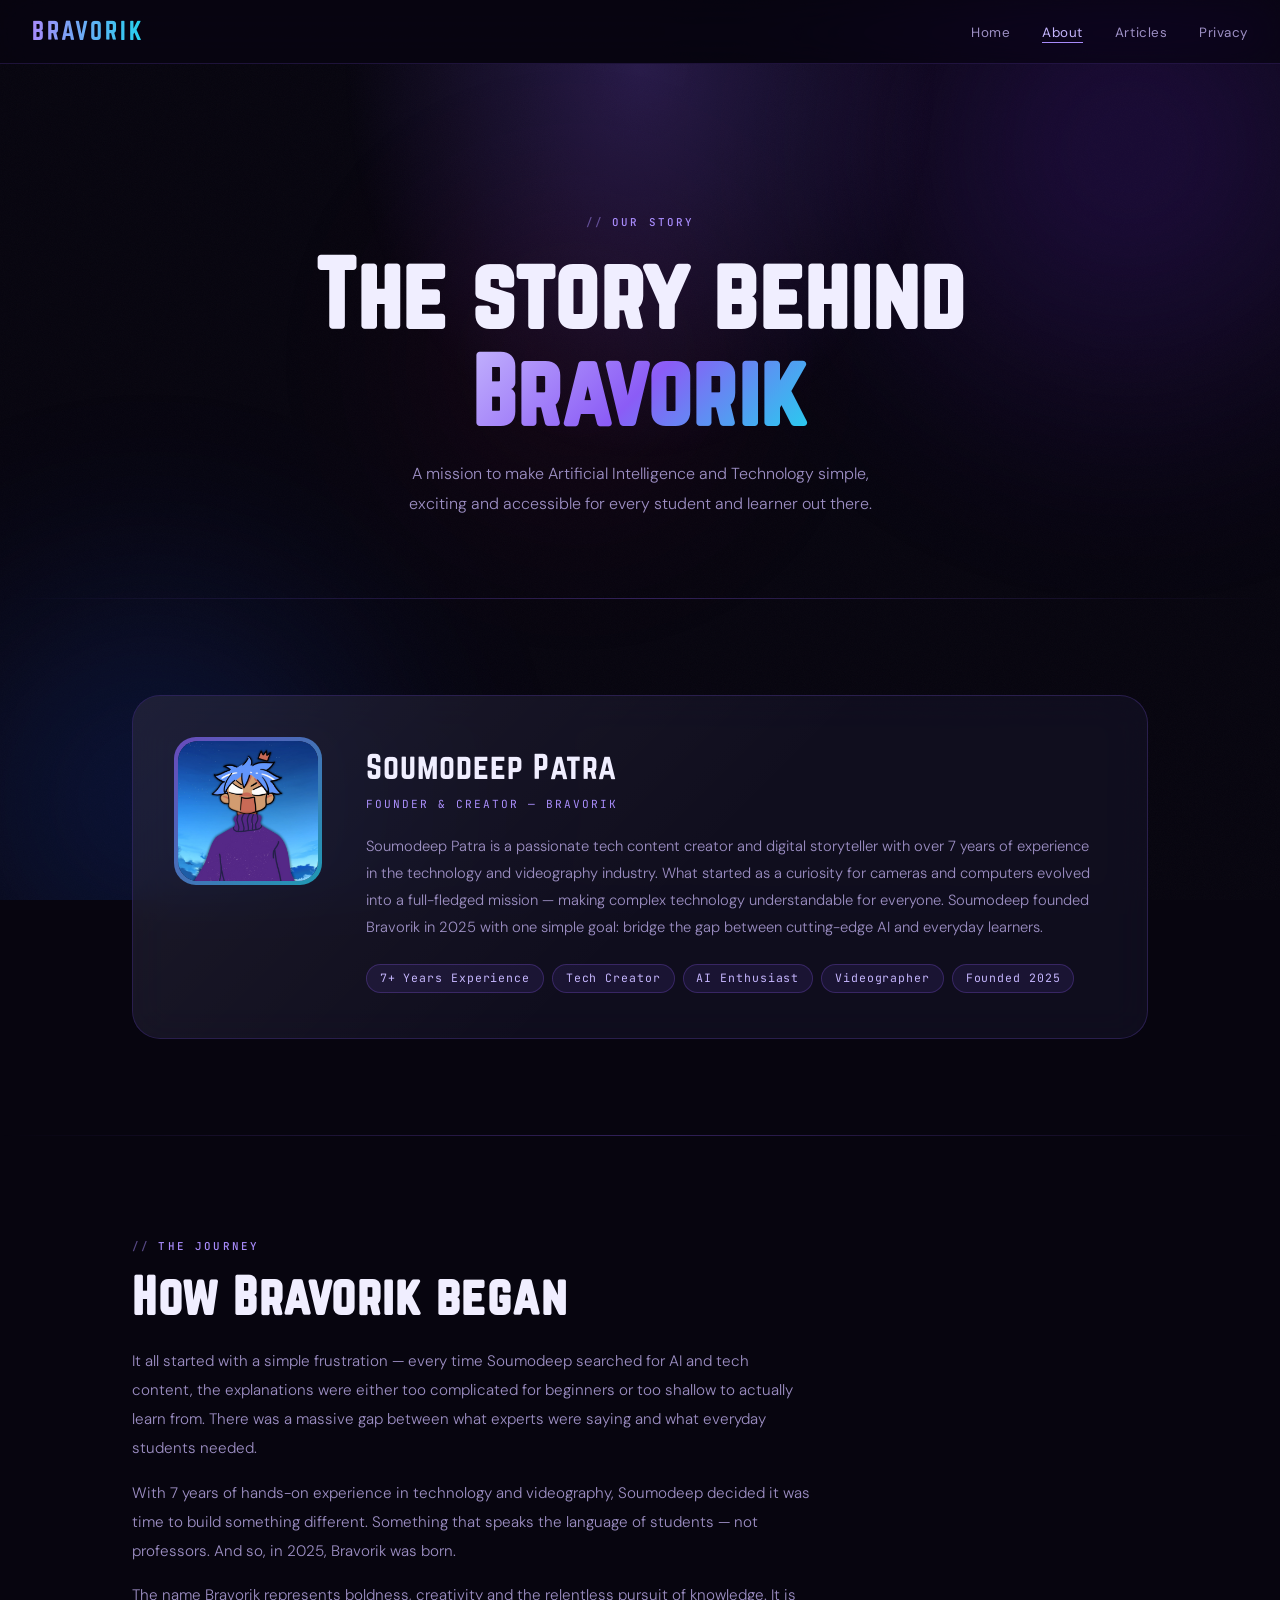
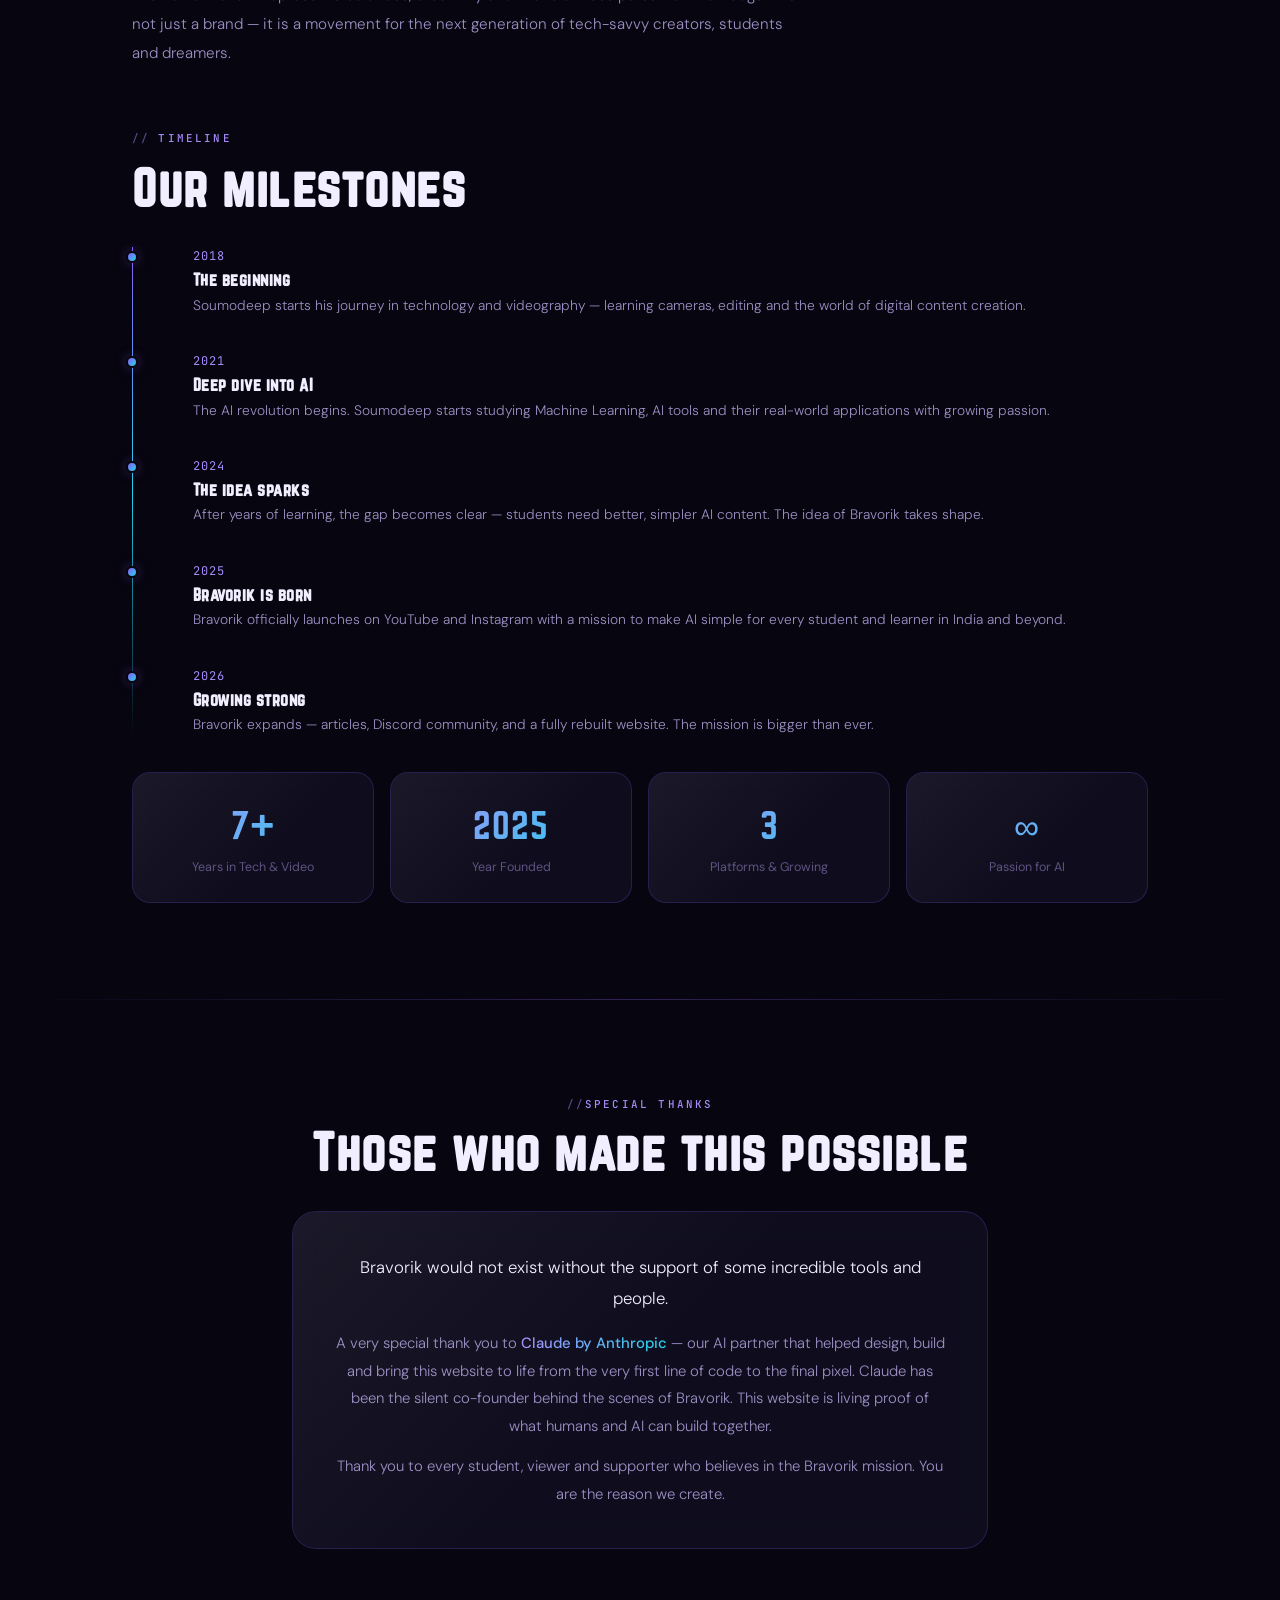
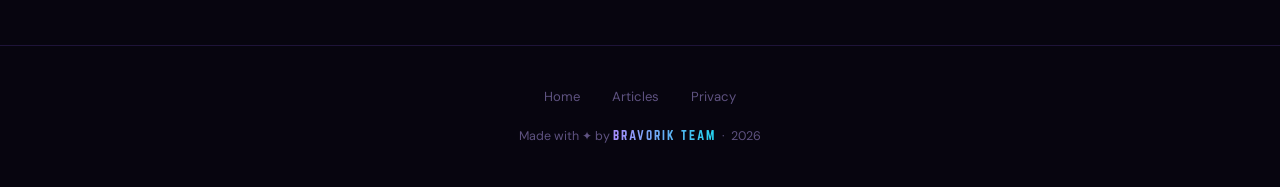
==== commit 2c700a4e: "Add files via upload" ====
--- a/about.html
+++ b/about.html
@@ -4,137 +4,153 @@
 <meta charset="UTF-8">
 <meta name="viewport" content="width=device-width, initial-scale=1.0">
 <title>About — Bravorik</title>
-<link href="https://fonts.googleapis.com/css2?family=DM+Sans:wght@400;500&family=Syne:wght@400;700;800&display=swap" rel="stylesheet">
+<meta name="description" content="The story behind Bravorik — founded by Soumodeep Patra, a Class 12 student making AI simple for everyone.">
+<link rel="preconnect" href="https://fonts.googleapis.com">
+<link href="https://fonts.googleapis.com/css2?family=DM+Sans:ital,opsz,wght@0,9..40,300;0,9..40,400;0,9..40,500;1,9..40,300&family=JetBrains+Mono:wght@400;500&display=swap" rel="stylesheet">
+<link rel="stylesheet" href="style.css">
 <style>
-@font-face{font-family:'Norwester';src:url('norwester.otf') format('opentype');}
-*,*::before,*::after{margin:0;padding:0;box-sizing:border-box;}
-:root{--c1:#FF6B2B;--c2:#A855F7;--dark:#0F0818;--card:#1E1030;--text:#FFF0FF;--muted:#B08AC8;--accent2:#C084FC;}
-html{scroll-behavior:smooth;}
-body{background:var(--dark);color:var(--text);font-family:'DM Sans',sans-serif;overflow-x:hidden;}
-
-/* ANIMATED BG */
-.animated-bg{position:fixed;inset:0;z-index:0;pointer-events:none;overflow:hidden;}
-.blob{position:absolute;border-radius:50%;filter:blur(80px);opacity:0.18;}
-.blob1{width:500px;height:500px;background:#FF6B2B;top:-100px;left:-100px;animation:moveBlob1 12s ease-in-out infinite;}
-.blob2{width:600px;height:600px;background:#A855F7;bottom:-150px;right:-150px;animation:moveBlob2 15s ease-in-out infinite;}
-.blob3{width:300px;height:300px;background:#FF3CAC;top:40%;left:50%;transform:translate(-50%,-50%);animation:moveBlob3 10s ease-in-out infinite;}
-@keyframes moveBlob1{0%,100%{transform:translate(0,0) scale(1);}33%{transform:translate(60px,40px) scale(1.1);}66%{transform:translate(-30px,60px) scale(0.95);}}
-@keyframes moveBlob2{0%,100%{transform:translate(0,0) scale(1);}33%{transform:translate(-50px,-40px) scale(1.08);}66%{transform:translate(40px,-60px) scale(0.92);}}
-@keyframes moveBlob3{0%,100%{transform:translate(-50%,-50%) scale(1);}50%{transform:translate(-50%,-50%) scale(1.3);}}
-
-/* NAV */
-nav{display:flex;justify-content:space-between;align-items:center;padding:1rem 2rem;border-bottom:1px solid rgba(168,85,247,0.15);position:sticky;top:0;background:rgba(15,8,24,0.92);backdrop-filter:blur(14px);z-index:100;}
-.logo{font-family:'Norwester',sans-serif;font-size:1.6rem;letter-spacing:2px;background:linear-gradient(90deg,var(--c1),var(--c2));-webkit-background-clip:text;-webkit-text-fill-color:transparent;text-decoration:none;}
-.nav-links{display:flex;gap:1.5rem;list-style:none;}
-.nav-links a{color:var(--muted);text-decoration:none;font-size:0.88rem;transition:color 0.2s;}
-.nav-links a:hover,.nav-links a.active{color:var(--accent2);}
-.hamburger{display:none;flex-direction:column;gap:5px;cursor:pointer;padding:4px;z-index:201;}
-.hamburger span{width:24px;height:2px;background:var(--text);border-radius:2px;transition:all 0.3s;}
-.hamburger.open span:nth-child(1){transform:rotate(45deg) translate(5px,5px);}
-.hamburger.open span:nth-child(2){opacity:0;}
-.hamburger.open span:nth-child(3){transform:rotate(-45deg) translate(5px,-5px);}
-
-/* SIDE MENU */
-.side-overlay{display:none;position:fixed;inset:0;background:rgba(0,0,0,0.5);z-index:198;opacity:0;transition:opacity 0.3s;}
-.side-overlay.open{display:block;opacity:1;}
-.side-menu{position:fixed;top:0;right:-280px;width:260px;height:100vh;background:rgba(15,8,24,0.98);backdrop-filter:blur(20px);border-left:1px solid rgba(168,85,247,0.2);z-index:199;transition:right 0.35s cubic-bezier(0.4,0,0.2,1);padding:5rem 1.5rem 2rem;display:flex;flex-direction:column;gap:0.5rem;}
-.side-menu.open{right:0;}
-.side-menu a{display:flex;align-items:center;gap:0.85rem;color:var(--muted);text-decoration:none;font-size:1rem;padding:0.75rem 1rem;border-radius:12px;transition:all 0.2s;font-family:'Syne',sans-serif;font-weight:700;}
-.side-menu a:hover,.side-menu a.active{background:rgba(168,85,247,0.12);color:var(--accent2);}
-.side-menu .menu-icon{font-size:1.2rem;width:28px;text-align:center;}
-.side-close{position:absolute;top:1.2rem;right:1.2rem;background:none;border:none;color:var(--muted);font-size:1.4rem;cursor:pointer;padding:0.5rem;}
-
-/* CONTENT */
-.content{position:relative;z-index:1;}
-
-/* HERO */
-.hero{padding:5rem 2rem 2rem;max-width:900px;margin:0 auto;text-align:center;}
-.section-label{font-size:0.72rem;letter-spacing:0.15em;text-transform:uppercase;background:linear-gradient(90deg,var(--c1),var(--c2));-webkit-background-clip:text;-webkit-text-fill-color:transparent;margin-bottom:1rem;display:block;font-weight:600;}
-h1{font-family:'Norwester',sans-serif;font-size:clamp(2.2rem,5vw,4rem);letter-spacing:2px;margin-bottom:1rem;line-height:1.1;}
-h1 span{background:linear-gradient(135deg,var(--c1),var(--c2));-webkit-background-clip:text;-webkit-text-fill-color:transparent;}
-.hero p{color:var(--muted);font-size:1rem;line-height:1.8;max-width:580px;margin:0 auto;}
-
-/* FOUNDER CARD */
-.founder-section{max-width:900px;margin:4rem auto 0;padding:0 2rem;}
-.founder-card{background:rgba(30,16,48,0.7);border:1px solid rgba(168,85,247,0.25);border-radius:24px;padding:2.5rem;display:grid;grid-template-columns:auto 1fr;gap:2.5rem;align-items:start;backdrop-filter:blur(10px);position:relative;overflow:hidden;}
-.founder-card::before{content:'';position:absolute;inset:0;background:linear-gradient(135deg,rgba(255,107,43,0.05),rgba(168,85,247,0.08));pointer-events:none;}
-.founder-img-wrap{position:relative;width:130px;height:130px;flex-shrink:0;}
-.founder-img{width:130px;height:130px;border-radius:20px;object-fit:cover;object-position:top center;display:block;position:relative;z-index:1;animation:imgFloat 4s ease-in-out infinite;}
-@keyframes imgFloat{0%,100%{transform:translateY(0);}50%{transform:translateY(-8px);}}
-.img-glow{position:absolute;inset:-3px;border-radius:22px;background:linear-gradient(135deg,var(--c1),var(--c2));z-index:0;opacity:0.6;animation:glowPulse 3s ease-in-out infinite;}
-@keyframes glowPulse{0%,100%{opacity:0.4;}50%{opacity:0.85;}}
-.founder-info h2{font-family:'Norwester',sans-serif;font-size:2rem;letter-spacing:1px;margin-bottom:0.3rem;}
-.founder-role{font-size:0.78rem;letter-spacing:0.12em;text-transform:uppercase;background:linear-gradient(90deg,var(--c1),var(--c2));-webkit-background-clip:text;-webkit-text-fill-color:transparent;margin-bottom:1rem;font-weight:600;}
-.founder-info p{color:var(--muted);font-size:0.92rem;line-height:1.8;}
-.badges{display:flex;gap:0.6rem;flex-wrap:wrap;margin-top:1.2rem;}
-.badge{background:rgba(168,85,247,0.1);border:1px solid rgba(168,85,247,0.25);color:var(--accent2);font-size:0.76rem;padding:0.28rem 0.8rem;border-radius:100px;transition:background 0.2s;}
-.badge:hover{background:rgba(168,85,247,0.2);}
-
-/* STORY */
-.story-section{max-width:900px;margin:4rem auto 0;padding:0 2rem;}
-h2{font-family:'Norwester',sans-serif;font-size:clamp(1.5rem,3vw,2.3rem);letter-spacing:1px;margin-bottom:1.2rem;line-height:1.15;}
-.story-block{margin-bottom:3rem;}
-.story-block p{color:var(--muted);font-size:0.95rem;line-height:1.9;margin-bottom:0.9rem;}
-
-/* TIMELINE */
+/* ── PAGE HERO ── */
+.page-hero{
+  padding:9rem 0 5rem;text-align:center;position:relative;overflow:hidden;
+}
+.page-hero-glow{
+  position:absolute;top:0;left:50%;transform:translateX(-50%);
+  width:600px;height:400px;
+  background:radial-gradient(ellipse at top,rgba(139,92,246,0.25) 0%,transparent 70%);
+  pointer-events:none;
+}
+.page-hero h1{
+  font-size:clamp(2.5rem,7vw,5.5rem);
+  margin:0.8rem 0 1.2rem;
+}
+.page-hero h1 span{
+  background:linear-gradient(135deg,#C4B5FD,#8B5CF6,#22D3EE);
+  -webkit-background-clip:text;-webkit-text-fill-color:transparent;background-clip:text;
+}
+.page-hero p{color:var(--muted);font-size:1rem;max-width:500px;margin:0 auto;line-height:1.85;font-weight:300;}
+
+/* ── FOUNDER CARD ── */
+.founder-card{
+  display:grid;grid-template-columns:auto 1fr;gap:3rem;align-items:start;
+  background:var(--glass);border:1px solid var(--glass-border);
+  backdrop-filter:blur(20px);border-radius:28px;padding:2.8rem;
+  position:relative;overflow:hidden;
+}
+.founder-card::before{
+  content:'';position:absolute;inset:0;
+  background:linear-gradient(135deg,rgba(255,255,255,0.06) 0%,transparent 55%);
+  pointer-events:none;
+}
+.founder-avatar{
+  position:relative;width:140px;height:140px;flex-shrink:0;
+}
+.avatar-glow{
+  position:absolute;inset:-4px;border-radius:22px;
+  background:linear-gradient(135deg,var(--v1),var(--cyan));
+  opacity:0.7;animation:glow-pulse 3s ease-in-out infinite;
+}
+@keyframes glow-pulse{0%,100%{opacity:0.45;}50%{opacity:0.9;}}
+.avatar-img{
+  position:relative;z-index:1;width:140px;height:140px;border-radius:20px;
+  object-fit:cover;object-position:top center;
+  animation:float-avatar 5s ease-in-out infinite;
+  background:var(--surface2);display:flex;align-items:center;justify-content:center;
+  font-size:3rem;
+}
+@keyframes float-avatar{0%,100%{transform:translateY(0);}50%{transform:translateY(-8px);}}
+.avatar-placeholder{
+  position:relative;z-index:1;width:140px;height:140px;border-radius:20px;
+  background:var(--surface2);display:flex;align-items:center;justify-content:center;
+  font-size:3.5rem;animation:float-avatar 5s ease-in-out infinite;
+}
+.founder-name{font-family:var(--f-head);font-size:2rem;letter-spacing:1px;margin-bottom:0.2rem;}
+.founder-role{
+  font-size:0.7rem;letter-spacing:0.18em;font-family:var(--f-mono);
+  color:var(--v2);text-transform:uppercase;margin-bottom:1.2rem;
+}
+.founder-bio{color:var(--muted);font-size:0.92rem;line-height:1.85;margin-bottom:1.4rem;font-weight:300;}
+.badges{display:flex;gap:0.5rem;flex-wrap:wrap;}
+
+/* ── TIMELINE ── */
 .timeline{position:relative;padding-left:2rem;margin:2rem 0;}
-.timeline::before{content:'';position:absolute;left:0;top:0;bottom:0;width:2px;background:linear-gradient(to bottom,var(--c1),var(--c2),transparent);}
-.tl-item{position:relative;margin-bottom:2rem;padding-left:1.5rem;}
-.tl-item::before{content:'';position:absolute;left:-2.05rem;top:6px;width:10px;height:10px;border-radius:50%;background:linear-gradient(135deg,var(--c1),var(--c2));border:2px solid var(--dark);}
-.tl-year{font-family:'Norwester',sans-serif;font-size:0.85rem;background:linear-gradient(90deg,var(--c1),var(--c2));-webkit-background-clip:text;-webkit-text-fill-color:transparent;letter-spacing:1px;margin-bottom:0.3rem;}
-.tl-item h3{font-family:'Syne',sans-serif;font-weight:700;font-size:0.98rem;margin-bottom:0.3rem;color:var(--text);}
-.tl-item p{color:var(--muted);font-size:0.87rem;line-height:1.7;}
-
-/* STATS */
-.stats-grid{display:grid;grid-template-columns:repeat(auto-fit,minmax(150px,1fr));gap:1rem;margin:2rem 0;}
-.stat-card{background:rgba(30,16,48,0.6);border:1px solid rgba(168,85,247,0.15);border-radius:16px;padding:1.4rem;text-align:center;backdrop-filter:blur(8px);transition:transform 0.2s,border-color 0.2s;}
-.stat-card:hover{transform:translateY(-4px);border-color:rgba(168,85,247,0.4);}
-.stat-num{font-family:'Norwester',sans-serif;font-size:2rem;background:linear-gradient(135deg,var(--c1),var(--c2));-webkit-background-clip:text;-webkit-text-fill-color:transparent;letter-spacing:1px;}
-.stat-label{color:var(--muted);font-size:0.8rem;margin-top:0.3rem;}
-
-/* THANKS */
-.thanks-section{max-width:900px;margin:3rem auto 5rem;padding:0 2rem;}
-.thanks-card{background:rgba(30,16,48,0.6);border:1px solid rgba(168,85,247,0.2);border-radius:20px;padding:2rem;text-align:center;backdrop-filter:blur(8px);}
-.thanks-card p{color:var(--muted);font-size:0.93rem;line-height:1.8;}
-.thanks-card .highlight{background:linear-gradient(90deg,var(--c1),var(--c2));-webkit-background-clip:text;-webkit-text-fill-color:transparent;font-weight:600;}
-
-footer{position:relative;z-index:1;text-align:center;padding:2rem 1rem;border-top:1px solid rgba(168,85,247,0.1);color:var(--muted);font-size:0.8rem;}
-footer span{background:linear-gradient(90deg,var(--c1),var(--c2));-webkit-background-clip:text;-webkit-text-fill-color:transparent;font-family:'Norwester',sans-serif;letter-spacing:1px;}
-.footer-links{display:flex;justify-content:center;gap:1.5rem;margin-bottom:1rem;flex-wrap:wrap;}
-.footer-links a{color:var(--muted);text-decoration:none;font-size:0.82rem;transition:color 0.2s;}
-.footer-links a:hover{color:var(--accent2);}
-
-.fade-up{opacity:0;transform:translateY(28px);transition:opacity 0.65s ease,transform 0.65s ease;}
-.fade-up.visible{opacity:1;transform:translateY(0);}
-::-webkit-scrollbar{width:4px;}
-::-webkit-scrollbar-track{background:var(--dark);}
-::-webkit-scrollbar-thumb{background:#2a1040;border-radius:10px;}
+.timeline::before{
+  content:'';position:absolute;left:0;top:0;bottom:0;width:1px;
+  background:linear-gradient(to bottom,var(--v1),var(--cyan),transparent);
+}
+.tl-item{position:relative;margin-bottom:2.2rem;padding-left:1.8rem;}
+.tl-dot{
+  position:absolute;left:-2.38rem;top:4px;
+  width:12px;height:12px;border-radius:50%;
+  background:linear-gradient(135deg,var(--v1),var(--cyan));
+  border:2px solid var(--ink);
+  box-shadow:0 0 12px var(--glow);
+}
+.tl-year{
+  font-family:var(--f-mono);font-size:0.75rem;
+  background:linear-gradient(90deg,var(--v2),var(--cyan));
+  -webkit-background-clip:text;-webkit-text-fill-color:transparent;background-clip:text;
+  letter-spacing:0.1em;margin-bottom:0.3rem;
+}
+.tl-item h3{font-family:var(--f-head);font-size:1rem;letter-spacing:0.5px;color:var(--text);margin-bottom:0.3rem;}
+.tl-item p{color:var(--muted);font-size:0.86rem;line-height:1.7;font-weight:300;}
+
+/* ── STATS ── */
+.stats-grid{display:grid;grid-template-columns:repeat(auto-fit,minmax(140px,1fr));gap:1rem;margin-top:2rem;}
+.stat-card{
+  background:var(--glass);border:1px solid var(--glass-border);
+  backdrop-filter:blur(16px);border-radius:18px;padding:1.5rem;text-align:center;
+  position:relative;overflow:hidden;
+  transition:transform 0.25s,border-color 0.25s,box-shadow 0.25s;
+}
+.stat-card::before{
+  content:'';position:absolute;inset:0;
+  background:linear-gradient(135deg,rgba(255,255,255,0.05) 0%,transparent 60%);
+  pointer-events:none;
+}
+.stat-card:hover{transform:translateY(-5px);border-color:rgba(139,92,246,0.45);box-shadow:0 12px 36px rgba(139,92,246,0.2);}
+.stat-num{
+  font-family:var(--f-head);font-size:2.2rem;letter-spacing:1px;
+  background:linear-gradient(135deg,var(--v2),var(--cyan));
+  -webkit-background-clip:text;-webkit-text-fill-color:transparent;background-clip:text;
+  display:block;margin-bottom:0.3rem;
+}
+.stat-label{font-size:0.78rem;color:var(--dim);}
+
+/* ── THANKS CARD ── */
+.thanks-card{
+  background:var(--glass);border:1px solid var(--glass-border);
+  backdrop-filter:blur(20px);border-radius:24px;padding:2.5rem;
+  text-align:center;position:relative;overflow:hidden;
+}
+.thanks-card::before{
+  content:'';position:absolute;inset:0;
+  background:linear-gradient(135deg,rgba(255,255,255,0.05) 0%,transparent 50%);
+  pointer-events:none;
+}
+.thanks-card p{color:var(--muted);font-size:0.93rem;line-height:1.85;font-weight:300;}
+.thanks-card p + p{margin-top:0.8rem;}
+.thanks-highlight{
+  background:linear-gradient(90deg,var(--v2),var(--cyan));
+  -webkit-background-clip:text;-webkit-text-fill-color:transparent;background-clip:text;
+  font-weight:500;
+}
 
 @media(max-width:768px){
-  nav{padding:1rem 1.25rem;}
-  .nav-links{display:none;}
-  .hamburger{display:flex;}
-  .founder-card{grid-template-columns:1fr;text-align:center;}
-  .founder-img-wrap{margin:0 auto;}
+  .founder-card{grid-template-columns:1fr;text-align:center;gap:1.5rem;}
+  .founder-avatar,.avatar-placeholder{margin:0 auto;}
   .badges{justify-content:center;}
-  .hero,.founder-section,.story-section,.thanks-section{padding-left:1.25rem;padding-right:1.25rem;}
-  .blob1{width:300px;height:300px;}
-  .blob2{width:350px;height:350px;}
-}
-@media(max-width:480px){
-  .stats-grid{grid-template-columns:1fr 1fr;}
-  .founder-card{padding:1.5rem;}
+  .page-hero{padding:7rem 0 3rem;}
 }
 </style>
 </head>
 <body>
-<div class="animated-bg">
-  <div class="blob blob1"></div>
-  <div class="blob blob2"></div>
-  <div class="blob blob3"></div>
+<div class="orbs">
+  <div class="orb orb-1"></div>
+  <div class="orb orb-2"></div>
+  <div class="orb orb-3"></div>
 </div>
 
-<div class="side-overlay id="sideOverlay" onclick="closeMenu()"></div>
+<div class="side-overlay" id="sideOverlay" onclick="closeMenu()"></div>
 <div class="side-menu" id="sideMenu">
   <button class="side-close" onclick="closeMenu()">✕</button>
   <a href="index.html" onclick="closeMenu()"><span class="menu-icon">🏠</span>Home</a>
@@ -143,107 +159,146 @@
   <a href="privacy.html" onclick="closeMenu()"><span class="menu-icon">🔒</span>Privacy</a>
 </div>
 
-<div class="content">
-<nav>
-  <a href="index.html" class="logo">BRAVORIK</a>
+<div class="page">
+<nav class="nav">
+  <a href="index.html" class="nav-logo">BRAVORIK</a>
   <ul class="nav-links">
     <li><a href="index.html">Home</a></li>
     <li><a href="about.html" class="active">About</a></li>
     <li><a href="articles.html">Articles</a></li>
     <li><a href="privacy.html">Privacy</a></li>
   </ul>
-  <div class="hamburger" id="hamburger" onclick="toggleMenu()">
+  <button class="hamburger" id="hamburger" onclick="toggleMenu()" aria-label="Menu">
     <span></span><span></span><span></span>
+  </button>
+</nav>
+
+<!-- PAGE HERO -->
+<div class="page-hero">
+  <div class="page-hero-glow"></div>
+  <div class="label fade-up">Our Story</div>
+  <h1 class="fade-up">The story behind<br><span>Bravorik</span></h1>
+  <p class="fade-up">A mission to make Artificial Intelligence and Technology simple, exciting and accessible for every student and learner out there.</p>
+</div>
+
+<div class="divider"></div>
+
+<!-- FOUNDER -->
+<section class="section">
+  <div class="container">
+    <div class="founder-card fade-up">
+      <div class="founder-avatar">
+        <div class="avatar-glow"></div>
+        <div class="avatar-placeholder">
+          <img src="avatar.png" alt="Soumodeep Patra" style="width:100%;height:100%;object-fit:cover;border-radius:inherit;position:absolute;inset:0;" onerror="this.style.display='none'">
+          🧑‍💻
+        </div>
+      </div>
+      <div class="founder-info">
+        <div class="founder-name">Soumodeep Patra</div>
+        <div class="founder-role">Founder &amp; Creator — Bravorik</div>
+        <p class="founder-bio">Soumodeep Patra is a passionate tech content creator and digital storyteller with over 7 years of experience in the technology and videography industry. What started as a curiosity for cameras and computers evolved into a full-fledged mission — making complex technology understandable for everyone. Soumodeep founded Bravorik in 2025 with one simple goal: bridge the gap between cutting-edge AI and everyday learners.</p>
+        <div class="badges">
+          <span class="tag">7+ Years Experience</span>
+          <span class="tag">Tech Creator</span>
+          <span class="tag">AI Enthusiast</span>
+          <span class="tag">Videographer</span>
+          <span class="tag">Founded 2025</span>
+        </div>
+      </div>
+    </div>
   </div>
-</nav>
-
-<div class="hero fade-up">
-  <span class="section-label">Our Story</span>
-  <h1>The story behind <span>Bravorik</span></h1>
-  <p>A passionate creator on a mission to make Artificial Intelligence and Technology simple, exciting and accessible for every student and learner out there.</p>
-</div>
-
-<div class="founder-section">
-  <div class="founder-card fade-up">
-    <div class="founder-img-wrap">
-      <div class="img-glow"></div>
-      <img src="avatar.png" alt="Soumodeep Patra" class="founder-img"/>
-    </div>
-    <div class="founder-info">
-      <h2>Soumodeep Patra</h2>
-      <div class="founder-role">Founder and Creator — Bravorik</div>
-      <p>Soumodeep Patra is a passionate tech content creator and digital storyteller with over 7 years of experience in the technology and videography industry. What started as a curiosity for cameras and computers evolved into a full-fledged mission — making complex technology understandable for everyone. Soumodeep founded Bravorik in 2025 with one simple goal: bridge the gap between cutting-edge AI and everyday learners.</p>
-      <div class="badges">
-        <span class="badge">7+ Years Experience</span>
-        <span class="badge">Tech Creator</span>
-        <span class="badge">AI Enthusiast</span>
-        <span class="badge">Videographer</span>
-        <span class="badge">Founded 2025</span>
+</section>
+
+<div class="divider"></div>
+
+<!-- STORY + TIMELINE -->
+<section class="section">
+  <div class="container">
+    <div class="label fade-up">The Journey</div>
+    <h2 class="fade-up" style="font-size:clamp(1.8rem,4vw,3rem);margin:0.8rem 0 1.5rem;">How Bravorik began</h2>
+    <div class="fade-up" style="color:var(--muted);font-size:0.95rem;line-height:1.9;max-width:680px;font-weight:300;">
+      <p style="margin-bottom:1rem;">It all started with a simple frustration — every time Soumodeep searched for AI and tech content, the explanations were either too complicated for beginners or too shallow to actually learn from. There was a massive gap between what experts were saying and what everyday students needed.</p>
+      <p style="margin-bottom:1rem;">With 7 years of hands-on experience in technology and videography, Soumodeep decided it was time to build something different. Something that speaks the language of students — not professors. And so, in 2025, Bravorik was born.</p>
+      <p>The name Bravorik represents boldness, creativity and the relentless pursuit of knowledge. It is not just a brand — it is a movement for the next generation of tech-savvy creators, students and dreamers.</p>
+    </div>
+
+    <div style="margin-top:3.5rem;">
+      <div class="label fade-up">Timeline</div>
+      <h2 class="fade-up" style="font-size:clamp(1.8rem,4vw,3rem);margin:0.8rem 0 2rem;">Our milestones</h2>
+      <div class="timeline">
+        <div class="tl-item fade-up">
+          <div class="tl-dot"></div>
+          <div class="tl-year">2018</div>
+          <h3>The beginning</h3>
+          <p>Soumodeep starts his journey in technology and videography — learning cameras, editing and the world of digital content creation.</p>
+        </div>
+        <div class="tl-item fade-up">
+          <div class="tl-dot"></div>
+          <div class="tl-year">2021</div>
+          <h3>Deep dive into AI</h3>
+          <p>The AI revolution begins. Soumodeep starts studying Machine Learning, AI tools and their real-world applications with growing passion.</p>
+        </div>
+        <div class="tl-item fade-up">
+          <div class="tl-dot"></div>
+          <div class="tl-year">2024</div>
+          <h3>The idea sparks</h3>
+          <p>After years of learning, the gap becomes clear — students need better, simpler AI content. The idea of Bravorik takes shape.</p>
+        </div>
+        <div class="tl-item fade-up">
+          <div class="tl-dot"></div>
+          <div class="tl-year">2025</div>
+          <h3>Bravorik is born</h3>
+          <p>Bravorik officially launches on YouTube and Instagram with a mission to make AI simple for every student and learner in India and beyond.</p>
+        </div>
+        <div class="tl-item fade-up">
+          <div class="tl-dot"></div>
+          <div class="tl-year">2026</div>
+          <h3>Growing strong</h3>
+          <p>Bravorik expands — articles, Discord community, and a fully rebuilt website. The mission is bigger than ever.</p>
+        </div>
       </div>
     </div>
+
+    <div class="stats-grid">
+      <div class="stat-card fade-up"><span class="stat-num">7+</span><div class="stat-label">Years in Tech &amp; Video</div></div>
+      <div class="stat-card fade-up"><span class="stat-num">2025</span><div class="stat-label">Year Founded</div></div>
+      <div class="stat-card fade-up"><span class="stat-num">3</span><div class="stat-label">Platforms &amp; Growing</div></div>
+      <div class="stat-card fade-up"><span class="stat-num">∞</span><div class="stat-label">Passion for AI</div></div>
+    </div>
   </div>
-</div>
-
-<div class="story-section">
-  <div class="story-block fade-up">
-    <span class="section-label">The Journey</span>
-    <h2>How Bravorik began</h2>
-    <p>It all started with a simple frustration — every time Soumodeep searched for AI and tech content, the explanations were either too complicated for beginners or too shallow to actually learn from. There was a massive gap between what experts were saying and what everyday students and learners actually needed.</p>
-    <p>With 7 years of hands-on experience in technology and videography, Soumodeep decided it was time to build something different. Something real. Something that speaks the language of students — not professors. And so, in 2025, Bravorik was born.</p>
-    <p>The name Bravorik represents boldness, creativity and the relentless pursuit of knowledge. It is not just a brand — it is a movement for the next generation of tech-savvy creators, students and dreamers.</p>
+</section>
+
+<div class="divider"></div>
+
+<!-- THANKS -->
+<section class="section">
+  <div class="container" style="max-width:760px;">
+    <div class="label fade-up" style="display:block;text-align:center;">Special Thanks</div>
+    <h2 class="fade-up" style="font-size:clamp(1.8rem,4vw,3rem);margin:0.8rem 0 2rem;text-align:center;">Those who made this possible</h2>
+    <div class="thanks-card fade-up">
+      <p style="font-size:1.05rem;color:var(--text);margin-bottom:1rem;">Bravorik would not exist without the support of some incredible tools and people.</p>
+      <p>A very special thank you to <span class="thanks-highlight">Claude by Anthropic</span> — our AI partner that helped design, build and bring this website to life from the very first line of code to the final pixel. Claude has been the silent co-founder behind the scenes of Bravorik. This website is living proof of what humans and AI can build together.</p>
+      <p>Thank you to every student, viewer and supporter who believes in the Bravorik mission. You are the reason we create.</p>
+    </div>
   </div>
-
-  <div class="fade-up">
-    <span class="section-label">Timeline</span>
-    <h2>Our milestones</h2>
-    <div class="timeline">
-      <div class="tl-item"><div class="tl-year">2018</div><h3>The beginning</h3><p>Soumodeep starts his journey in technology and videography — learning cameras, editing and the world of digital content creation.</p></div>
-      <div class="tl-item"><div class="tl-year">2021</div><h3>Deep dive into AI</h3><p>The AI revolution begins. Soumodeep starts studying Machine Learning, AI tools and their real-world applications with growing passion.</p></div>
-      <div class="tl-item"><div class="tl-year">2024</div><h3>The idea sparks</h3><p>After years of learning, Soumodeep sees the gap — students need better, simpler AI content. The idea of Bravorik takes shape.</p></div>
-      <div class="tl-item"><div class="tl-year">2025</div><h3>Bravorik is born</h3><p>Bravorik officially launches on YouTube and Instagram with a mission to make AI simple for every student and learner in India and beyond.</p></div>
-    </div>
-  </div>
-
-  <div class="stats-grid fade-up">
-    <div class="stat-card"><div class="stat-num">7+</div><div class="stat-label">Years in Tech and Video</div></div>
-    <div class="stat-card"><div class="stat-num">2025</div><div class="stat-label">Year Founded</div></div>
-    <div class="stat-card"><div class="stat-num">2</div><div class="stat-label">Platforms and Growing</div></div>
-    <div class="stat-card"><div class="stat-num">∞</div><div class="stat-label">Passion for AI</div></div>
-  </div>
-</div>
-
-<div class="thanks-section">
-  <div class="thanks-card fade-up">
-    <span class="section-label" style="display:block;">Special Thanks</span>
-    <p style="font-size:1.05rem;margin-bottom:1rem;color:var(--text);">Bravorik would not exist without the support of some incredible tools and people.</p>
-    <p>A very special thank you to <span class="highlight">Claude by Anthropic</span> — our AI partner that helped design, build and bring this website to life from the very first line of code to the final pixel. Claude has been the silent co-founder behind the scenes of Bravorik. This website is living proof of what humans and AI can build together.</p>
-    <p style="margin-top:1rem;">Thank you to every student, viewer and supporter who believes in the Bravorik mission. You are the reason we create.</p>
-  </div>
-</div>
-
-<footer>
+</section>
+
+<footer class="footer">
   <div class="footer-links">
     <a href="index.html">Home</a>
     <a href="articles.html">Articles</a>
     <a href="privacy.html">Privacy</a>
   </div>
-  Made by <span>BRAVORIK TEAM</span> &nbsp;·&nbsp; 2026
+  <p class="footer-copy">Made with ✦ by <span>BRAVORIK TEAM</span> &nbsp;·&nbsp; 2026</p>
 </footer>
 </div>
 
 <script>
-const observer=new IntersectionObserver(e=>{e.forEach(i=>{if(i.isIntersecting)i.target.classList.add('visible');});},{threshold:0.1});
-document.querySelectorAll('.fade-up').forEach(el=>observer.observe(el));
-function toggleMenu(){
-  document.getElementById('hamburger').classList.toggle('open');
-  document.getElementById('sideMenu').classList.toggle('open');
-  document.getElementById('sideOverlay').classList.toggle('open');
-}
-function closeMenu(){
-  document.getElementById('hamburger').classList.remove('open');
-  document.getElementById('sideMenu').classList.remove('open');
-  document.getElementById('sideOverlay').classList.remove('open');
-}
+const obs=new IntersectionObserver(e=>{e.forEach(i=>{if(i.isIntersecting)i.target.classList.add('in');});},{threshold:0.1});
+document.querySelectorAll('.fade-up').forEach(el=>{el.classList.add('in');obs.observe(el);});
+function toggleMenu(){document.getElementById('hamburger').classList.toggle('open');document.getElementById('sideMenu').classList.toggle('open');document.getElementById('sideOverlay').classList.toggle('open');document.body.style.overflow=document.getElementById('sideMenu').classList.contains('open')?'hidden':'';}
+function closeMenu(){document.getElementById('hamburger').classList.remove('open');document.getElementById('sideMenu').classList.remove('open');document.getElementById('sideOverlay').classList.remove('open');document.body.style.overflow='';}
 </script>
 </body>
 </html>
--- a/style.css
+++ b/style.css
@@ -0,0 +1,234 @@
+@font-face{font-family:'Norwester';src:url('norwester.otf') format('opentype');}
+@import url('https://fonts.googleapis.com/css2?family=DM+Sans:ital,opsz,wght@0,9..40,300;0,9..40,400;0,9..40,500;1,9..40,300&family=JetBrains+Mono:wght@400;500&display=swap');
+
+*,*::before,*::after{margin:0;padding:0;box-sizing:border-box;}
+
+:root{
+  /* Core palette */
+  --ink:#07050F;
+  --ink2:#0D0A1A;
+  --ink3:#131026;
+  --surface:#17142A;
+  --surface2:#1E1A34;
+  --border:rgba(139,92,246,0.18);
+  --border2:rgba(139,92,246,0.32);
+
+  /* Accents */
+  --v1:#8B5CF6;
+  --v2:#A78BFA;
+  --v3:#C4B5FD;
+  --v4:#EDE9FE;
+  --rose:#F472B6;
+  --cyan:#22D3EE;
+  --gold:#FBBF24;
+
+  /* Text */
+  --text:#F0EEFF;
+  --muted:#9D8FC4;
+  --dim:#5E5280;
+
+  /* Glass */
+  --glass:rgba(23,20,42,0.55);
+  --glass2:rgba(139,92,246,0.07);
+  --glass-border:rgba(139,92,246,0.22);
+  --glass-highlight:rgba(255,255,255,0.06);
+
+  /* Glow */
+  --glow:rgba(139,92,246,0.35);
+
+  /* Fonts */
+  --f-head:'Norwester',sans-serif;
+  --f-body:'DM Sans',sans-serif;
+  --f-mono:'JetBrains Mono',monospace;
+}
+
+html{scroll-behavior:smooth;font-size:16px;}
+body{background:var(--ink);color:var(--text);font-family:var(--f-body);overflow-x:hidden;line-height:1.6;}
+img{display:block;max-width:100%;}
+a{text-decoration:none;color:inherit;}
+
+/* ─── SCROLLBAR ─── */
+::-webkit-scrollbar{width:3px;}
+::-webkit-scrollbar-track{background:var(--ink);}
+::-webkit-scrollbar-thumb{background:var(--v1);border-radius:10px;}
+
+/* ─── NOISE OVERLAY ─── */
+body::before{
+  content:'';position:fixed;inset:0;z-index:0;pointer-events:none;
+  background-image:url("data:image/svg+xml,%3Csvg viewBox='0 0 256 256' xmlns='http://www.w3.org/2000/svg'%3E%3Cfilter id='n'%3E%3CfeTurbulence type='fractalNoise' baseFrequency='0.9' numOctaves='4' stitchTiles='stitch'/%3E%3C/filter%3E%3Crect width='100%25' height='100%25' filter='url(%23n)' opacity='1'/%3E%3C/svg%3E");
+  opacity:0.028;background-size:200px;
+}
+
+/* ─── AMBIENT ORBS ─── */
+.orbs{position:fixed;inset:0;z-index:0;pointer-events:none;overflow:hidden;}
+.orb{position:absolute;border-radius:50%;filter:blur(100px);opacity:0.28;}
+.orb-1{width:700px;height:700px;background:radial-gradient(circle,#6D28D9,transparent 70%);top:-200px;right:-200px;animation:drift1 20s ease-in-out infinite;}
+.orb-2{width:600px;height:600px;background:radial-gradient(circle,#1D4ED8,transparent 70%);bottom:-200px;left:-150px;animation:drift2 25s ease-in-out infinite;}
+.orb-3{width:400px;height:400px;background:radial-gradient(circle,#BE185D,transparent 70%);top:40%;left:45%;transform:translate(-50%,-50%);animation:drift3 15s ease-in-out infinite;opacity:0.15;}
+@keyframes drift1{0%,100%{transform:translate(0,0) scale(1);}33%{transform:translate(-80px,60px) scale(1.12);}66%{transform:translate(50px,-80px) scale(0.92);}}
+@keyframes drift2{0%,100%{transform:translate(0,0) scale(1);}33%{transform:translate(70px,-50px) scale(1.08);}66%{transform:translate(-50px,70px) scale(0.95);}}
+@keyframes drift3{0%,100%{transform:translate(-50%,-50%) scale(1);}50%{transform:translate(-50%,-50%) scale(1.5);}}
+
+/* ─── CONTENT LAYER ─── */
+.page{position:relative;z-index:1;}
+
+/* ─── GLASS CARD ─── */
+.glass{
+  background:var(--glass);
+  border:1px solid var(--glass-border);
+  backdrop-filter:blur(20px) saturate(180%);
+  -webkit-backdrop-filter:blur(20px) saturate(180%);
+  border-radius:20px;
+  position:relative;
+  overflow:hidden;
+}
+.glass::before{
+  content:'';position:absolute;inset:0;
+  background:linear-gradient(135deg,var(--glass-highlight) 0%,transparent 50%);
+  pointer-events:none;border-radius:inherit;
+}
+
+/* ─── NAV ─── */
+.nav{
+  display:flex;justify-content:space-between;align-items:center;
+  padding:0 2rem;height:64px;
+  position:sticky;top:0;z-index:200;
+  background:rgba(7,5,15,0.75);
+  backdrop-filter:blur(24px) saturate(200%);
+  -webkit-backdrop-filter:blur(24px) saturate(200%);
+  border-bottom:1px solid var(--border);
+}
+.nav-logo{
+  font-family:var(--f-head);font-size:1.5rem;letter-spacing:3px;
+  background:linear-gradient(90deg,var(--v2),var(--cyan));
+  -webkit-background-clip:text;-webkit-text-fill-color:transparent;
+  background-clip:text;
+}
+.nav-links{display:flex;gap:2rem;list-style:none;align-items:center;}
+.nav-links a{
+  font-size:0.84rem;color:var(--muted);letter-spacing:0.04em;
+  transition:color 0.2s;position:relative;padding-bottom:2px;
+}
+.nav-links a::after{
+  content:'';position:absolute;bottom:0;left:0;width:0;height:1px;
+  background:var(--v2);transition:width 0.3s;
+}
+.nav-links a:hover{color:var(--v3);}
+.nav-links a:hover::after,.nav-links a.active::after{width:100%;}
+.nav-links a.active{color:var(--v3);}
+
+/* Hamburger */
+.hamburger{display:none;flex-direction:column;gap:5px;cursor:pointer;padding:4px;z-index:201;border:none;background:none;}
+.hamburger span{width:22px;height:1.5px;background:var(--text);border-radius:2px;transition:all 0.3s;}
+.hamburger.open span:nth-child(1){transform:rotate(45deg) translate(4.5px,4.5px);}
+.hamburger.open span:nth-child(2){opacity:0;transform:scaleX(0);}
+.hamburger.open span:nth-child(3){transform:rotate(-45deg) translate(4.5px,-4.5px);}
+
+/* Side overlay + menu */
+.side-overlay{display:none;position:fixed;inset:0;background:rgba(0,0,0,0.6);z-index:298;opacity:0;transition:opacity 0.3s;backdrop-filter:blur(4px);}
+.side-overlay.open{display:block;opacity:1;}
+.side-menu{
+  position:fixed;top:0;right:-300px;width:280px;height:100dvh;
+  background:rgba(10,8,20,0.97);backdrop-filter:blur(30px);
+  border-left:1px solid var(--border2);z-index:299;
+  transition:right 0.35s cubic-bezier(0.4,0,0.2,1);
+  padding:5rem 1.5rem 2rem;display:flex;flex-direction:column;gap:0.4rem;
+}
+.side-menu.open{right:0;}
+.side-menu a{
+  display:flex;align-items:center;gap:0.85rem;color:var(--muted);
+  font-size:0.95rem;padding:0.8rem 1rem;border-radius:14px;
+  transition:all 0.2s;font-family:var(--f-body);font-weight:500;
+}
+.side-menu a:hover,.side-menu a.active{
+  background:rgba(139,92,246,0.12);color:var(--v3);
+  border:1px solid rgba(139,92,246,0.2);
+}
+.side-menu a{border:1px solid transparent;}
+.menu-icon{font-size:1.1rem;width:26px;text-align:center;}
+.side-close{
+  position:absolute;top:1.2rem;right:1.2rem;background:none;border:none;
+  color:var(--muted);font-size:1.2rem;cursor:pointer;padding:0.5rem;
+  width:36px;height:36px;border-radius:50%;transition:background 0.2s;
+}
+.side-close:hover{background:rgba(255,255,255,0.07);}
+
+/* ─── TYPOGRAPHY UTILITIES ─── */
+.label{
+  font-size:0.68rem;letter-spacing:0.2em;text-transform:uppercase;
+  font-weight:500;color:var(--v2);font-family:var(--f-mono);
+  display:inline-flex;align-items:center;gap:0.5rem;
+}
+.label::before{content:'//';opacity:0.5;}
+h1,h2,h3{font-family:var(--f-head);letter-spacing:1.5px;line-height:1.1;}
+
+/* ─── BUTTONS ─── */
+.btn{
+  display:inline-flex;align-items:center;gap:0.5rem;
+  font-family:var(--f-head);letter-spacing:2px;font-size:0.82rem;
+  padding:0.75rem 1.75rem;border-radius:100px;cursor:pointer;
+  transition:all 0.25s;border:none;
+}
+.btn-primary{
+  background:linear-gradient(135deg,var(--v1),#6D28D9);
+  color:#fff;
+  box-shadow:0 0 24px rgba(139,92,246,0.4),0 4px 12px rgba(0,0,0,0.4);
+}
+.btn-primary:hover{
+  transform:translateY(-2px);
+  box-shadow:0 0 40px rgba(139,92,246,0.6),0 8px 24px rgba(0,0,0,0.4);
+}
+.btn-ghost{
+  background:rgba(139,92,246,0.08);
+  border:1px solid var(--border2);
+  color:var(--v3);
+}
+.btn-ghost:hover{background:rgba(139,92,246,0.15);border-color:var(--v2);transform:translateY(-2px);}
+
+/* ─── TAG / PILL ─── */
+.tag{
+  display:inline-block;
+  background:rgba(139,92,246,0.1);
+  border:1px solid rgba(139,92,246,0.25);
+  color:var(--v3);font-size:0.72rem;letter-spacing:0.08em;
+  padding:0.28rem 0.8rem;border-radius:100px;
+  font-family:var(--f-mono);
+}
+
+/* ─── SECTION CONTAINER ─── */
+.container{max-width:1080px;margin:0 auto;padding:0 2rem;}
+.section{padding:6rem 0;}
+
+/* ─── DIVIDER ─── */
+.divider{height:1px;background:linear-gradient(90deg,transparent,var(--border2),transparent);margin:0;}
+
+/* ─── FADE-UP ANIMATION ─── */
+.fade-up{opacity:0;transform:translateY(32px);transition:opacity 0.7s ease,transform 0.7s ease;}
+.fade-up.in{opacity:1;transform:translateY(0);}
+
+/* ─── FOOTER ─── */
+.footer{
+  position:relative;z-index:1;
+  border-top:1px solid var(--border);
+  padding:2.5rem 2rem;
+  display:flex;flex-direction:column;align-items:center;gap:1.2rem;
+}
+.footer-links{display:flex;gap:2rem;flex-wrap:wrap;justify-content:center;}
+.footer-links a{font-size:0.82rem;color:var(--dim);transition:color 0.2s;}
+.footer-links a:hover{color:var(--v3);}
+.footer-copy{font-size:0.78rem;color:var(--dim);}
+.footer-copy span{font-family:var(--f-head);letter-spacing:2px;
+  background:linear-gradient(90deg,var(--v2),var(--cyan));
+  -webkit-background-clip:text;-webkit-text-fill-color:transparent;background-clip:text;}
+
+/* ─── RESPONSIVE ─── */
+@media(max-width:768px){
+  .nav{padding:0 1.25rem;}
+  .nav-links{display:none;}
+  .hamburger{display:flex;}
+  .container{padding:0 1.25rem;}
+  .section{padding:4rem 0;}
+}
+@media(max-width:480px){
+  .section{padding:3rem 0;}
+}
